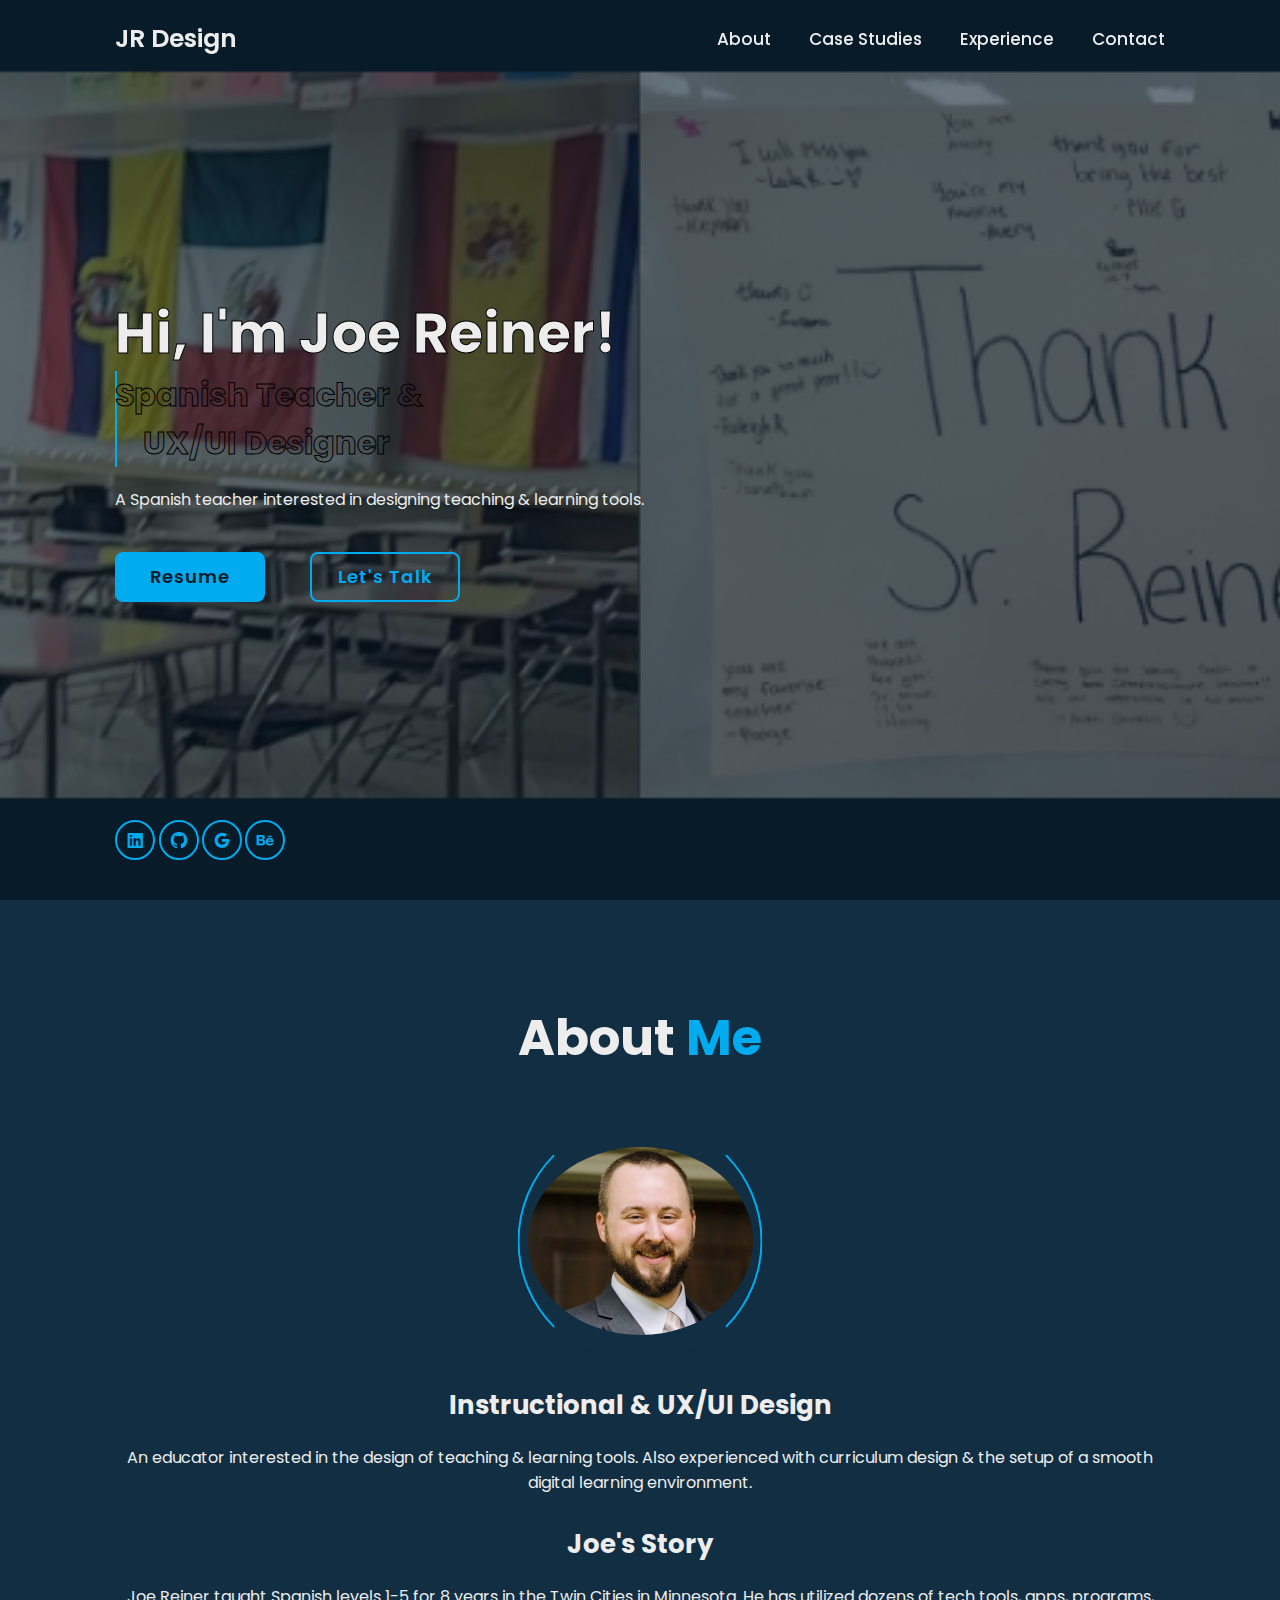
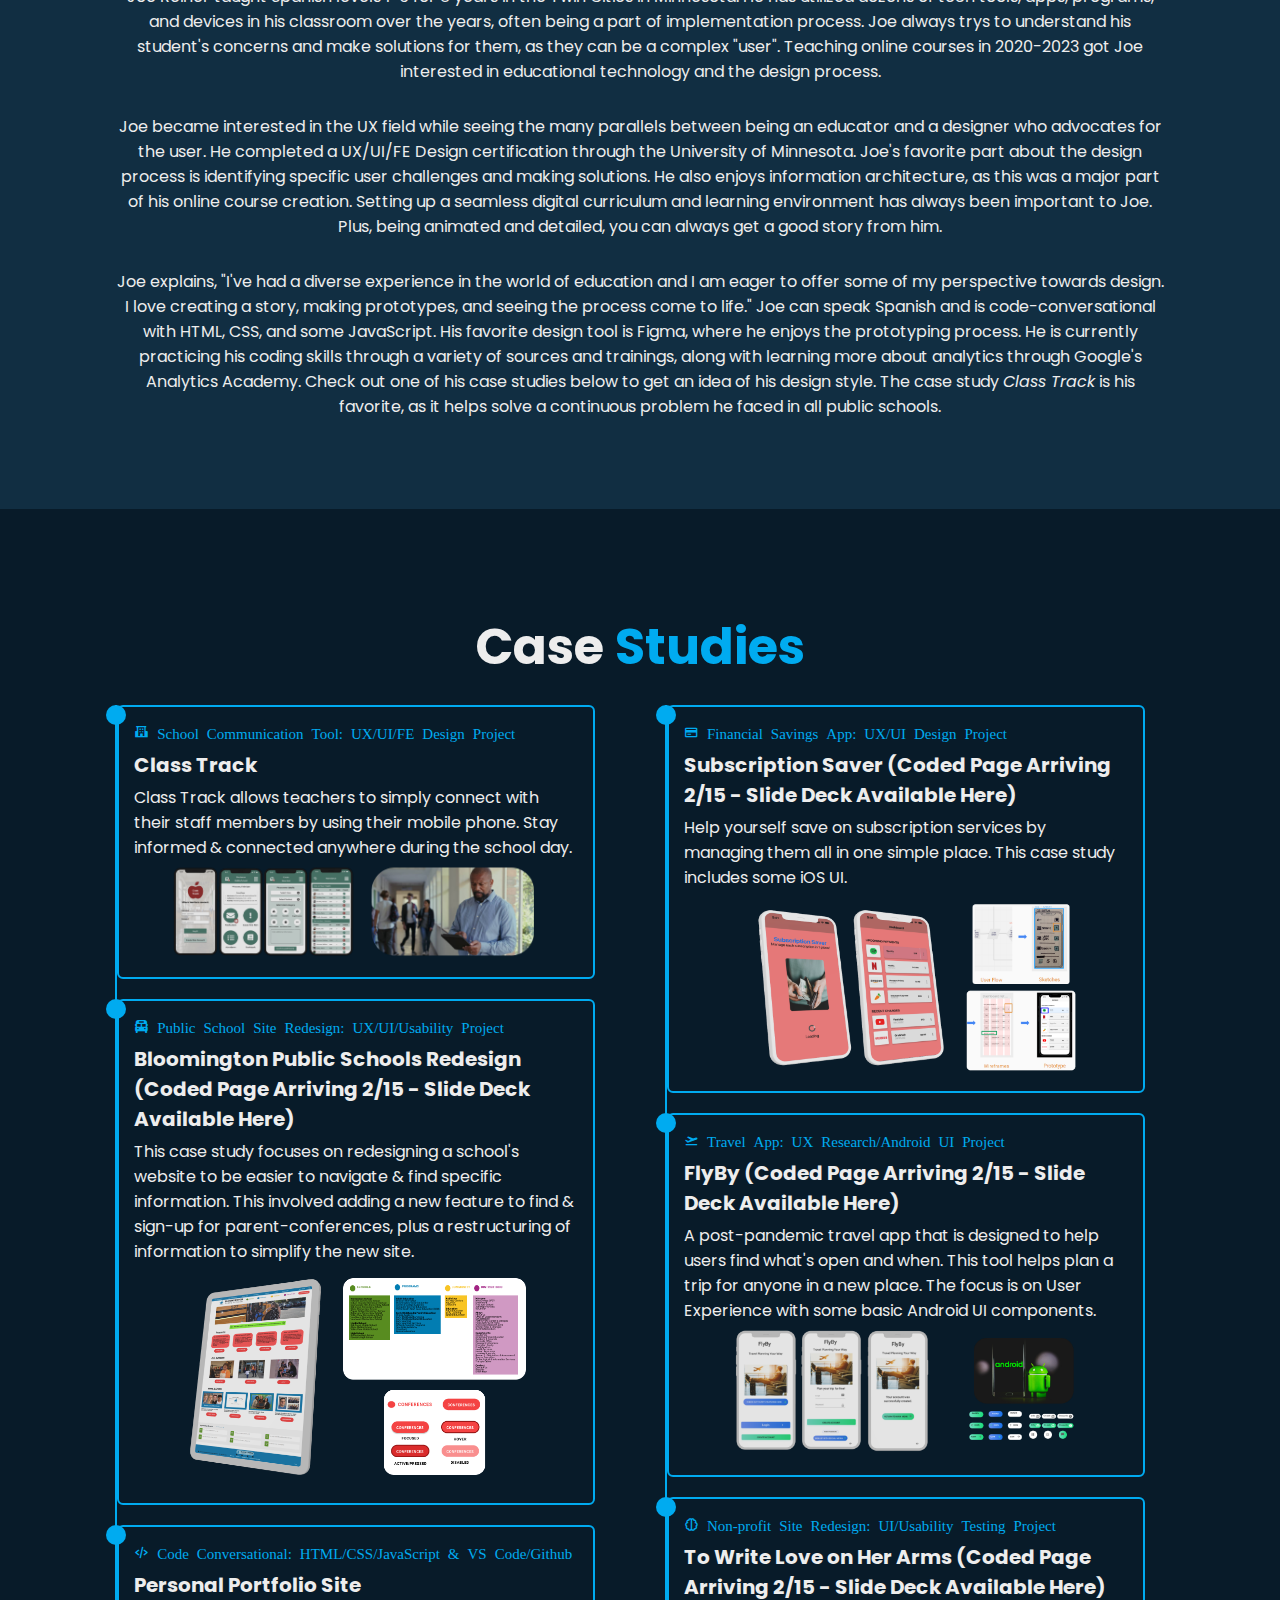
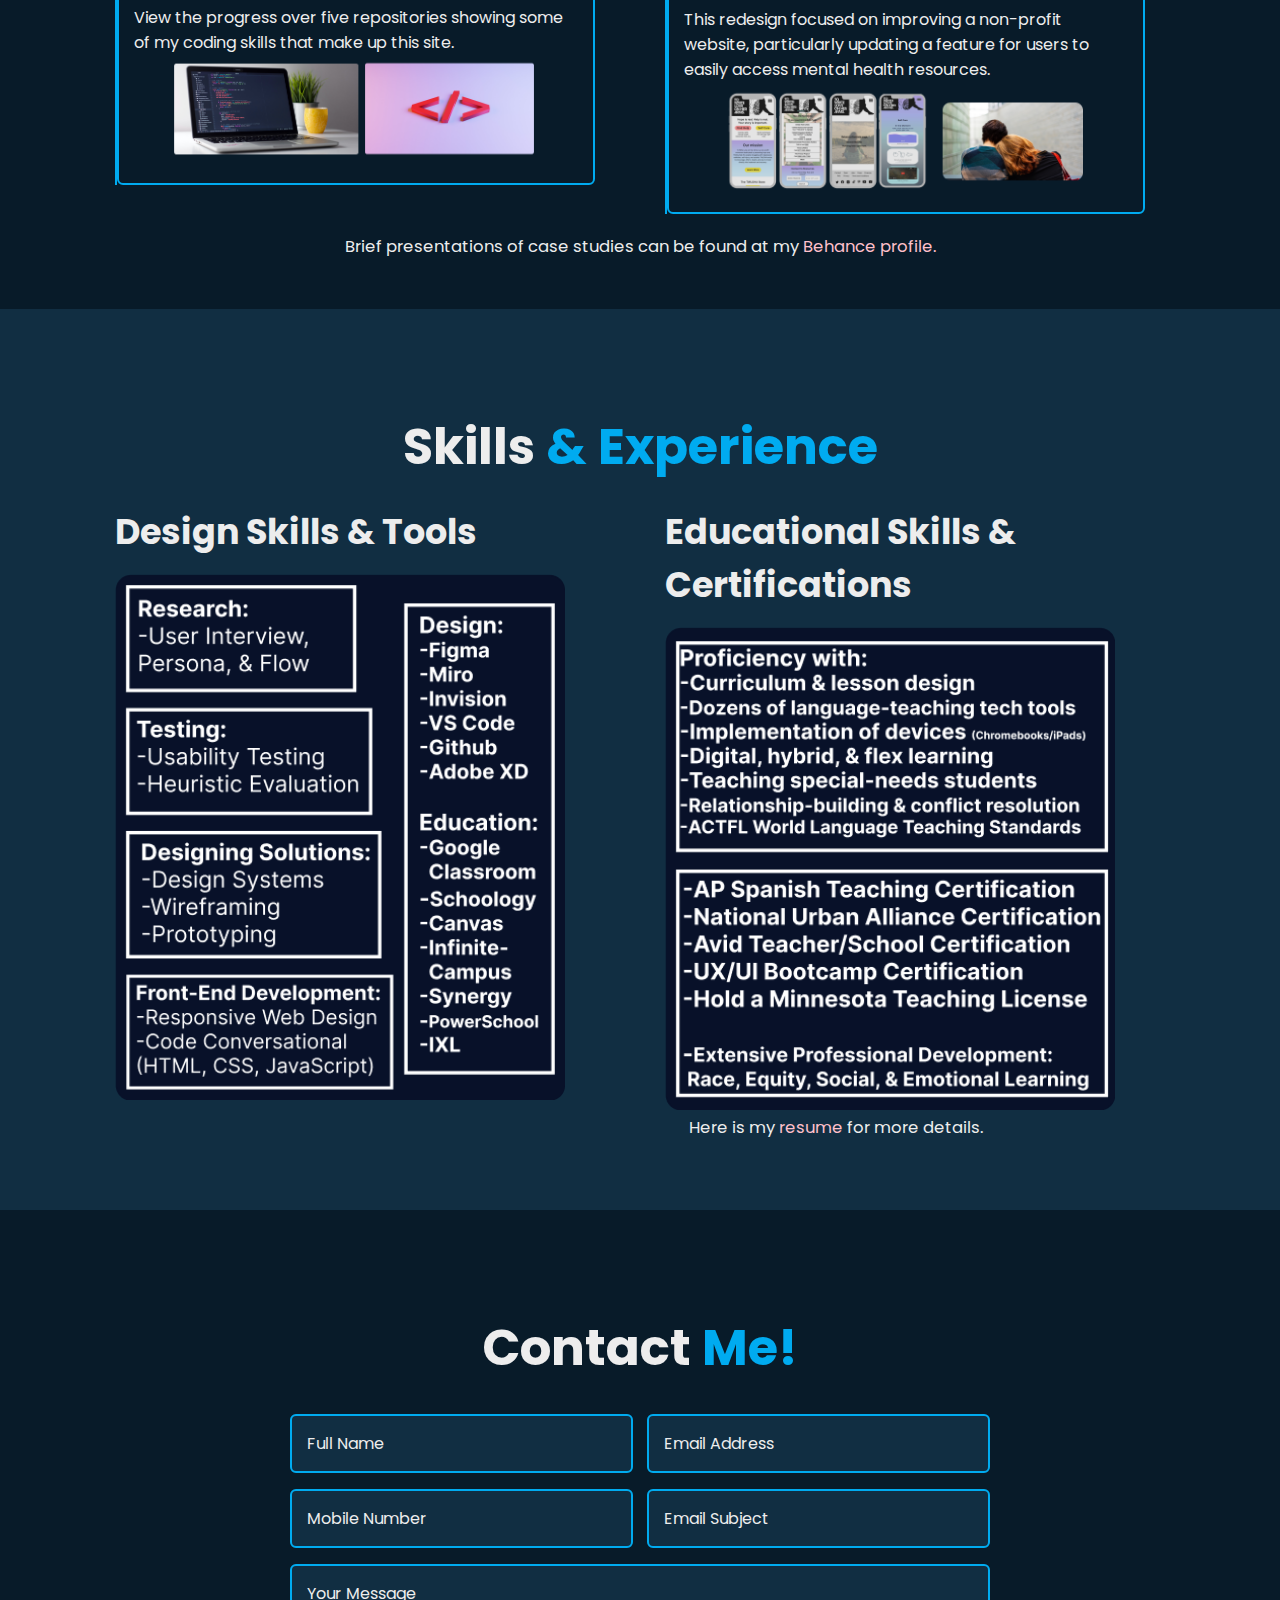
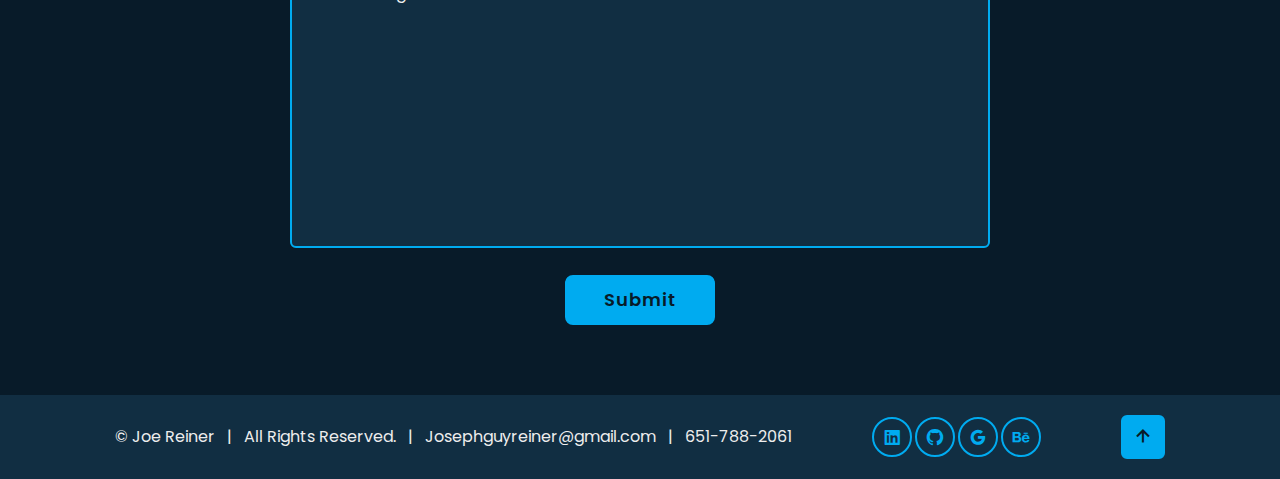
==== index.html @ c0315b50 "Link Thumbnail Image Change" ====
<!DOCTYPE html>
<html lang="en">

<head>
    <meta charset="UTF-8">
    <meta http-equiv="X-UA-Compatible" content="IE=edge">
    <meta name="viewport" content="width=device-wdith, intial-scale=1.0">
    <title>JR Design</title>

    <link rel="stylesheet" href="/css/style.css">

    <!-- box icons -->
    <link href='https://unpkg.com/boxicons@2.1.4/css/boxicons.min.css' rel='stylesheet'>
    <link rel="image_src" href="Images/classroom.png">
</head>

<!-- Google tag (gtag.js) -->
<script async src="https://www.googletagmanager.com/gtag/js?id=G-YFX2G9GYQN"></script>
<script>
  window.dataLayer = window.dataLayer || [];
  function gtag(){dataLayer.push(arguments);}
  gtag('js', new Date());

  gtag('config', 'G-YFX2G9GYQN');
</script>

<body>

    <!--header design-->
    <header class="header">
        <a href="#" class="logo">JR Design<!--<span class="animate" style="--i:1;"></span>--></a>

        <div class="bx bx-menu" id="menu-icon"><!--<span class="animate" style="--i:2;"></span>--></div>

        <nav class="navbar">
            <a href="#home" class="active"></a>
            <a href="#about">About</a>
            <a href="#education">Case Studies</a>
            <a href="#skills">Experience</a>
            <a href="#contact">Contact</a>
            <!--<a href="#Stories">Stories</a>-->

            <span class="active-nav"></span>
            <!--<span class="animate" style="--i:2;"></span>-->
        </nav>
    </header>

    <!-- home section design -->
    <section class="home show-animate" id="home">
        <div class="home-content">
            <h1>Hi, I'm <span>Joe Reiner!</span><!--<span class="animate" style="--i:2;"></span>--></h1>
            <div class="text-animate">
                <h3>Spanish Teacher   
                    & &nbsp &nbsp &nbsp UX/UI Designer</h3>
                <!--<span class="animate" style="--i:3;"></span>-->
            </div>
            <p>A Spanish teacher interested in designing teaching & learning tools.
                <!--<span class="animate" style="--i:4;"></span>-->
            </p>

            <div class="btn-box">
                <a href="https://drive.google.com/file/d/1cD7FsLhhvRjBgVnOZJfwOE99eq_9e-BO/view?usp=sharing" target="_blank" class="btn">Resume</a>
                <a href= "mailto: josephguyreiner@gmail.com" class="btn">Let's Talk</a>
                <!--<span class="animate" style="--i:5;"></span>-->
            </div>
        </div>


        <div class="home-sci">
            <a href="https://www.linkedin.com/in/joe-reiner-519b44250/" target="_blank"><i class='bx bxl-linkedin-square'></i></a>
            <a href="https://github.com/JoeReiner" target="_blank"><i class='bx bxl-github'></i></a>
            <a href="https://drive.google.com/drive/folders/16LRSgcOi1d54Jt805k8ghGTVLjqofn4J?usp=sharing" target="_blank"><i class='bx bxl-google'></i></a>
            <a href="https://www.behance.net/josephreiner" target="_blank"><i class='bx bxl-behance'></i></a>
            <!--<span class="animate" style="--i:6;"></span>-->
        </div>

        <!--<div class="home-imgHover"></div>-->
        <!--<span class="animate home-img" style="--i:7;"></span>-->
    </section>    

    <!--about section design-->
    <section class="about" id="about">
        <h2 class="heading">About <span>Me</span><!--<span class="animate scroll" style="--i:1;"></span>--></h2>
        <div class="about-img">
            <img src="Images/JoeReiner.png" alt="">
            <span class="circle-spin"></span>
            <!--<span class="animate scroll" style="--i:2;"></span>-->
        </div>

        <div class="about-content">
            <h3>Instructional & UX/UI Design<!--<span class="animate scroll" style="--i:3;"></span>--></h3>
            <p>An educator interested in the design of teaching & learning tools. Also experienced with curriculum design & the setup of a smooth digital learning environment.

                <h3>Joe's Story</h3>
                <p>Joe Reiner taught Spanish levels 1-5 for 8 years in the Twin Cities in Minnesota. He has utilized dozens of tech tools, apps, programs, and devices in his classroom over the years, often being a part of implementation process. Joe always trys to understand his student's concerns and make solutions for them, as they can be a complex "user". Teaching online courses in 2020-2023 got Joe interested in educational technology and the design process.</p>

                <p>Joe became interested in the UX field while seeing the many parallels between being an educator and a designer who advocates for the user. He completed a UX/UI/FE Design certification through the University of Minnesota. Joe's favorite part about the design process is identifying specific user challenges and making solutions. He also enjoys information architecture, as this was a major part of his online course creation. Setting up a seamless digital curriculum and learning environment has always been important to Joe. Plus, being animated and detailed, you can always get a good story from him.</p>

                <p>Joe explains, "I've had a diverse experience in the world of education and I am eager to offer some of my perspective towards design. I love creating a story, making prototypes, and seeing the process come to life." Joe can speak Spanish and is code-conversational with HTML, CSS, and some JavaScript. His favorite design tool is Figma, where he enjoys the prototyping process. He is currently practicing his coding skills through a variety of sources and trainings, along with learning more about analytics through Google's Analytics Academy. Check out one of his case studies below to get an idea of his design style. The case study <i>Class Track</i> is his favorite, as it helps solve a continuous problem he faced in all public schools.</p>
                <!--<span class="animate scroll" style="--i:4;"></span>-->
            </p>
        
            <!--<div class="btn-box btns">
                <a href="#" class="btn">Read More</a>-->
                <!--<span class="animate scroll" style="--i:5;"></span>-->
            </div>
        </div>
    </section>

    <!--education section -->
    <section class="education" id="education">
        <h2 class="heading">Case <span>Studies</span><!--<span class="animate scroll" style="--i:1;"></span>--></h2>
        <div class="education-row">
            <div class="education-column">
                <!--<h3 class="title">Case Studies<span class="animate scroll" style="--i:2;">--></span></h3>

                <div class="education-box">
                    <div class="education-content">
                        <div class="content">
                            <div class="year"><i class='bx bxs-school'> School Communication Tool: UX/UI/FE Design Project</i></div>
                            <h3>Class Track</h3>
                            <p>Class Track allows teachers to simply connect with their staff members by using their mobile phone. Stay informed & connected anywhere during the school day.</p>
                            <img src="Images/CLASSTRACK.png">
                            <style>
                                img {
                                    width: 90%;
                                }

                                @media all and (max-width: 480px) {
                                    img {
                                        width: 100%;
                                    }
                                }
                            </style> 
                            <a href="CT.html"  target="_blank">
                                <span class="link"></span>
                            </a>
                        </div>
                    </div>    

                    <div class="education-content">
                        <div class="content">
                            <div class="year"><i class='bx bxs-bus-school'> Public School Site Redesign: UX/UI/Usability Project</i></div>
                            <h3>Bloomington Public Schools Redesign (Coded Page Arriving 2/15 - Slide Deck Available Here)</h3>
                            <p>This case study focuses on redesigning a school's website to be easier to navigate & find specific information. This involved adding a new feature to find & sign-up for parent-conferences, plus a restructuring of information to simplify the new site.</p>
                            <img src="Images/school.png">
                            <style>
                                img {
                                    width: 90%;
                                }

                                @media all and (max-width: 480px) {
                                    img {
                                        width: 100%;
                                    }
                                }
                            </style> 
                            <a href="https://docs.google.com/presentation/d/1vo5gn_GZIi5nd_vZqlVlQCCh7oTvu7gvJpGsGIbASrY/edit?usp=sharing" target="_blank">
                             <!--<a href="BPS.html"  target="_blank">-->
                                <span class="link"></span>
                            </a>
                        </div>
                    </div>    

                    <div class="education-content">
                        <div class="content">
                            <div class="year"><i class='bx bx-code-alt'> Code Conversational: HTML/CSS/JavaScript & VS Code/Github</i></div>
                            <h3>Personal Portfolio Site</h3>
                            <p>View the progress over five repositories showing some of my coding skills that make up this site.</p>
                            <img src="Images/3.png">
                            <style>
                                img {
                                    width: 90%;
                                }

                                @media all and (max-width: 480px) {
                                    img {
                                        width: 100%;
                                    }
                                }
                            </style> 
                            <a href="https://github.com/JoeReiner" target="_blank">
                             <!--<a href="Portfolio.html"  target="_blank">-->
                                <span class="link"></span>
                            </a>
                        </div>
                    </div>    

                    <!--<span class="animate scroll" style="--i:3;"></span>-->
                </div>
            </div>

            <div class="education-column">
                <!--<h3 class="title">Experience<span class="animate scroll" style="--i:5;"></span>--></h3>

                <div class="education-box">
                    <div class="education-content">
                        <div class="content">
                            <div class="year"><i class='bx bx-credit-card'> Financial Savings App: UX/UI Design Project</i></div>
                            <h3>Subscription Saver (Coded Page Arriving 2/15 - Slide Deck Available Here)</h3>
                            <p>Help yourself save on subscription services by managing them all in one simple place. This case study includes some iOS UI.</p>
                            <img src="Images/SS1.png">
                            <style>
                                img {
                                    width: 90%;
                                }

                                @media all and (max-width: 480px) {
                                    img {
                                        width: 100%;
                                    }
                                }
                            </style> 
                             <a href="https://docs.google.com/presentation/d/1ekxMkb9xk6Vfi67ilK3GuskpL1pZmPUQA51f1w5IoFc/edit?usp=sharing" target="_blank">
                             <!--<a href="SubscriptionSaver.html"  target="_blank">-->
                                <span class="link"></span>
                            </a>
                        </div>
                    </div>    

                    <div class="education-content">
                        <div class="content">
                            <div class="year"><i class='bx bxs-plane-take-off'> Travel App: UX Research/Android UI Project</i></div>
                            <h3>FlyBy (Coded Page Arriving 2/15 - Slide Deck Available Here)</h3>
                            <p>A post-pandemic travel app that is designed to help users find what's open and when. This tool helps plan a trip for anyone in a new place. The focus is on User Experience with some basic Android UI components.</p>
                            <img src="Images/FLYBY.png">
                            <style>
                                img {
                                    width: 90%;
                                }

                                @media all and (max-width: 480px) {
                                    img {
                                        width: 100%;
                                    }
                                }
                            </style>
                            <a href="https://docs.google.com/presentation/d/1tITY4lASE61OHuw6CwWC4DhDEa3T6bD0Yf5H3ywqgA0/edit?usp=sharing" target="_blank">
                             <!--<a href="FlyBy.html"  target="_blank">-->
                                <span class="link"></span>
                            </a> 
                        </div>
                    </div>    

                    <div class="education-content">
                        <div class="content">
                            <div class="year"><i class='bx bx-brain'> Non-profit Site Redesign: UI/Usability Testing Project</i></div>
                            <h3>To Write Love on Her Arms (Coded Page Arriving 2/15 - Slide Deck Available Here)</h3>
                            <p>This redesign focused on improving a non-profit website, particularly updating a feature for users to easily access mental health resources.</p>
                            <img src="Images/twlo.png">
                            <style>
                                img {
                                    width: 90%;
                                }

                                @media all and (max-width: 480px) {
                                    img {
                                        width: 100%;
                                    }
                                }
                            </style> 
                            <a href="https://docs.google.com/presentation/d/1t1c0zsyZ4p1gIA4F4nUd93ztqkLscZoyyhByng4cLME/edit?usp=sharing" target="_blank">
                             <!--<a href="TWLOHA.html"  target="_blank">-->
                                <span class="link"></span>
                            </a>
                        </div>
                    </div>    

                    <!--<span class="animate scroll" style="--i:6;"></span>-->
                </div>
            </div>
        </div>
        <div class="behance">
            <p>Brief presentations of case studies can be found at my <a href="https://www.behance.net/josephreiner" target="_blank">Behance profile.</a></p>
        </div>
    </section>

    <!--skills section design-->
    <section class="skills" id="skills">
        <h2 class="heading">Skills<span> & Experience</span><!--<span class="animate scroll" style="--i:1;"></span>--></h2>

        <div class="skills-row">
            <div class="skills-column">
                <h3 class="title"> Design Skills & Tools<!--<span class="animate scroll" style="--i:2;"></span>--></h3>
                <img src="Images/designskills.png">
                <style>
                    img {
                        width: 90%;
                    }

                    @media all and (max-width: 480px) {
                        img {
                            width: 100%;
                        }
                    }
                </style> 
                <!--<div class="skills-box">
                    <div class="skills-content">
                        <div class="progress">
                            <h3>HTML <span>90%</span></h3>
                            <div class="bar"><span></span></div>
                        </div>

                        <div class="progress">
                            <h3>CSS <span>80%</span></h3>
                            <div class="bar"><span></span></div>
                        </div>

                        <div class="progress">
                            <h3>JavaScript <span>65%</span></h3>
                            <div class="bar"><span></span></div>
                        </div>

                        <div class="progress">
                            <h3>Prototytping <span>70%</span></h3>
                            <div class="bar"><span></span></div>
                        </div>
                    </div>-->

                    <!--<span class="animate scroll" style="--i:3;"></span>
                </div>-->
            </div>

            <div class="skills-column">
                <h3 class="title">Educational Skills & Certifications<!--<span class="animate scroll" style="--i:5;"></span>--></h3>
                <img src="Images/Teacherskills.png">
                <style>
                    img {
                        width: 90%;
                    }

                    @media all and (max-width: 480px) {
                        img {
                            width: 100%;
                        }
                    }
                </style> 
                <!--<div class="skills-box">
                    <div class="skills-content">
                        <div class="progress">
                            <h3>HTML <span>95%</span></h3>
                            <div class="bar"><span></span></div>
                        </div>

                        <div class="progress">
                            <h3>CSS <span>67%</span></h3>
                            <div class="bar"><span></span></div>
                        </div>

                        <div class="progress">
                            <h3>JavaScript <span>85%</span></h3>
                            <div class="bar"><span></span></div>
                        </div>

                        <div class="progress">
                            <h3>Prototytping <span>60%</span></h3>
                            <div class="bar"><span></span></div>
                        </div>
                    </div>-->

                    <!--<span class="animate scroll" style="--i:6;"></span>-->
                    <div class="behance">
                        <p> &nbsp &nbsp &nbsp Here is my <a href="https://drive.google.com/file/d/1cD7FsLhhvRjBgVnOZJfwOE99eq_9e-BO/view?usp=sharing" target="_blank">resume</a> for more details. </p>
                    </div>
                </div>
            </div>
        </div>


        <!--<div class="skills-row">
            <div class="skills-column">
                <h3 class="title">Education Tools<span class="animate scroll" style="--i:2;"></span></h3>

                <div class="skills-box">
                    <div class="skills-content">
                        <div class="progress">
                            <h3>HTML <span>90%</span></h3>
                            <div class="bar"><span></span></div>
                        </div>

                        <div class="progress">
                            <h3>CSS <span>80%</span></h3>
                            <div class="bar"><span></span></div>
                        </div>

                        <div class="progress">
                            <h3>JavaScript <span>65%</span></h3>
                            <div class="bar"><span></span></div>
                        </div>

                        <div class="progress">
                            <h3>Prototytping <span>70%</span></h3>
                            <div class="bar"><span></span></div>
                        </div>
                    </div>

                    <span class="animate scroll" style="--i:3;"></span>
                </div>
            </div>

            <div class="skills-column">
                <h3 class="title">Professional Development<span class="animate scroll" style="--i:5;"></span></h3>

                <div class="skills-box">
                    <div class="skills-content">
                        <div class="progress">
                            <h3>HTML <span>95%</span></h3>
                            <div class="bar"><span></span></div>
                        </div>

                        <div class="progress">
                            <h3>CSS <span>67%</span></h3>
                            <div class="bar"><span></span></div>
                        </div>

                        <div class="progress">
                            <h3>JavaScript <span>85%</span></h3>
                            <div class="bar"><span></span></div>
                        </div>

                        <div class="progress">
                            <h3>Prototytping <span>60%</span></h3>
                            <div class="bar"><span></span></div>
                        </div>
                    </div>

                    <span class="animate scroll" style="--i:6;"></span>
                </div>
            </div>
        </div>-->
    </section>

    <!--contact section design-->
    <section class="contact" id="contact">
        <h2 class="heading">Contact <span>Me!</span><!--<span class="animate scroll" style="--i:1;"></span>--></h2>

        <form action="https://formspree.io/f/mqkvqbrr" method="post"> 
            <div class="input-box">
                <div class="input-field">
                    <input name="text" placeholder="Full Name" required>
                    <span class="focus"></span>
                </div>
                <div class="input-field">
                    <input name="text" placeholder="Email Address" required>
                    <span class="focus"></span>
                </div>

                <!--<span class="animate scroll" style="--i:3;"></span>-->
            </div>

            <div class="input-box">
                <div class="input-field">
                    <input name="number" placeholder="Mobile Number" required>
                    <span class="focus"></span>
                </div>
                <div class="input-field">
                    <input name="text" placeholder="Email Subject" required>
                    <span class="focus"></span>
                </div>

                <!--<span class="animate scroll" style="--i:5;"></span>-->
            </div>

            <div class="textarea-field">
                <textarea name="" id="" cols="30" rows="10" placeholder="Your Message" required></textarea>
                <span class="focus"></span>

                <!--<span class="animate scroll" style="--i:7;"></span>-->
            </div>
        
            <div class="btn-box btns">
                <button type="submit" class="btn">Submit</button>

                <!--<span class="animate scroll" style="--i:9;"></span>-->
            </div>
        </form>
    </section>

    <!--footer design-->
    <footer class="footer">
        <div class="footer-text">
            <p>&copy; Joe Reiner &nbsp | &nbsp All Rights Reserved. &nbsp | &nbsp Josephguyreiner@gmail.com &nbsp | &nbsp 651-788-2061</p>

            <!--<span class="animate scroll" style="--i:1;"></span>-->
        </div>

        <div class="footer-sci">
            <a href="https://www.linkedin.com/in/joe-reiner-519b44250/" target="_blank"><i class='bx bxl-linkedin-square'></i></a>
            <a href="https://github.com/JoeReiner" target="_blank"><i class='bx bxl-github'></i></a>
            <a href="https://drive.google.com/drive/folders/16LRSgcOi1d54Jt805k8ghGTVLjqofn4J?usp=sharing" target="_blank"><i class='bx bxl-google'></i></a>
            <a href="https://www.behance.net/josephreiner" target="_blank"><i class='bx bxl-behance'></i></a>
            <!--<span class="animate" style="--i:6;"></span>-->
        </div>

        <div class="footer-iconTop">
            <a href="#"><i class='bx bx-up-arrow-alt'></i></a>

            <!--<span class="animate scroll" style="--i:3;"></span>-->
        </div>
    
    </footer>


    <script src="js/script.js"></script>
</body>

</html>
---- css/style.css ----
@import url('https://fonts.googleapis.com/css2?family=Poppins:wght@300;400;500;600;700;800;900&display=swap');

* { 
    margin: 0;
    padding: 0;
    box-sizing: border-box;
    text-decoration: none;
    border: none;
    outline: none;
    scroll-behavior: smooth;
    font-family: 'poppins', sans-serif;
}

:root {
    --bg-color: #081b29;
    --second-bg-color: #112e42;
    --text-color: #ededed;
    --main-color: #00abf0;
}

html {
    font-size: 62.5%;
    overflow-x: hidden;
}

body {
    background: var(--bg-color);
    color: var(--text-color);
}

.header {
    position: fixed;
    top: 0;
    left: 0;
    width: 100%;
    padding: 2rem 9%;
    background: transparent;
    display: flex;
    justify-content: space-between;
    align-items: center;
    z-index: 100;
    transition: .3s;
}

.header.sticky {
    background: var(--bg-color);
}

.logo {
    position: relative;
    font-size: 2.5rem;
    color: var(--text-color);
    font-weight: 600;
}

.navbar {
    position: relative;
}

.navbar a {
    font-size: 1.7rem;
    color: var(--text-color);
    font-weight: 500;
    margin-left: 3.5rem;
    transition: .3s;
}

.navbar a:hover,
.navbar a.active {
    color: var(--main-color);
}

#menu-icon {
    position: relative;
    font-size: 3.6rem;
    color: var(--text-color);
    cursor: pointer;
    display: none;
}

section {
    min-height: 100vh;
    padding: 10rem 9% 2rem;
}

.home {
    display: flex;
    align-items: center;
    padding: 0 9%;
    background-image: url("/Images/Room.png");
    background-size: cover;
    background-position: center;
}

.home-content {
    max-width: 60rem;
    z-index: 99;
}

.home-content h1 {
    position: relative;
    display: inline-block;
    font-size: 5.6rem;
    font-weight: 700;
    line-height: 1.3;
    -webkit-text-stroke: 1px black;
}

.home-content h1 span {
    color: var(--text-color);
}

.home-content .text-animate {
    position: relative;
    width: 32.8rem;
}

.home-content .text-animate h3 {
    font-size: 3.2rem;
    font-weight: 700;
    color: transparent;
    -webkit-text-stroke: .7px var(--main-color);
    background-image: linear-gradient(var(--main-color), var(--main-color));
    background-repeat: no-repeat;
    -webkit-background-clip: text;
    background-position: -33rem 0;
    -webkit-text-stroke: 1px black;
}

.home.show-animate .home-content .text-animate h3 {
    animation: homeBgText 6s linear infinite;
    animation-delay: 2s;
}

.home-content .text-animate h3::before {
    content: '';
    position: absolute;
    top: 0;
    left: 0;
    width: 0;
    height: 100%;
    border-right: 2px solid var(--main-color);
    z-index: -1;
}

.home.show-animate .home-content .text-animate h3::before {
    animation: homeCursorText 6s linear infinite;
    animation-delay: 2s;
}

.home-content p {
    position: relative;
    font-size: 1.6rem;
    margin: 2rem 0 4rem;
}

.btn-box {
    position: relative;
    display: flex;
    justify-content: space-between;
    width: 34.5rem;
    height: 5rem;
}

.btn-box .btn {
    position: relative;
    display: inline-flex;
    justify-content: center;
    align-items: center;
    width: 15rem;
    height: 100%;
    background: var(--main-color);
    border: .2rem solid var(--main-color);
    border-radius: .8rem;
    font-size: 1.8rem;
    font-weight: 600;
    letter-spacing: .1rem;
    color: var(--bg-color);
    z-index: 1;
    overflow: hidden;
    transition: .5s;
}

.btn-box .btn:hover {
    color: var(--main-color);
}

.btn-box .btn:nth-child(2) {
    background: transparent;
    color: var(--main-color);
}

.btn-box .btn:nth-child(2):hover {
    color: var(--bg-color);
}

.btn-box .btn:nth-child(2)::before {
    background: var(--main-color);
}

.btn-box .btn::before {
    content: '';
    position: absolute;
    top: 0;
    left: 0;
    width: 0%;
    height: 100%;
    background: var(--bg-color);
    z-index: -1;
    transition: .5s;
}

.btn-box .btn:hover::before {
    width: 100%;
}

.home-sci {
    position: absolute;
    bottom: 4rem;
    width: 170px;
    display: flex;
    justify-content: space-between;
}

.home-sci a {
    position: relative;
    display: inline-flex;
    justify-content: center;
    align-items: center;
    width: 40px;
    height: 40px;
    background: transparent;
    border: .2rem solid var(--main-color);
    border-radius: 50%;
    font-size: 20px;
    color: var(--main-color);
    z-index: 1;
    overflow: hidden;
    transition: .5s;
}

.home-sci a:hover {
    color: var(--bg-color);
}

.home-sci a::before {
    content: '';
    position: absolute;
    top: 0;
    left: 0;
    width: 0;
    height: 100%;
    background: var(--main-color);
    z-index: -1;
    transition: .5s;
}

.home-sci a:hover::before {
    width: 100%;
}

.home-imgHover {
    position: absolute;
    top: 0;
    right: 0;
    width: 45%;
    height: 100%;
    background: transparent;
    transition: 3s;
}

.home-imgHover:hover {
    background: var(--bg-color);
    opacity: .8;
}

.about {
    display: flex;
    justify-content: center;
    align-items: center;
    flex-direction: column;
    gap: 2rem;
    background: var(--second-bg-color);
    padding-bottom: 6rem;
}

.heading {
    position: relative;
    font-size: 5rem;
    margin-bottom: 2rem;
    text-align: center;
}

span {
    color: var(--main-color);
}

.about-img {
    position: relative;
    width: 25rem;
    height: 25rem;
    border-radius: 50%;
    display: flex;
    justify-content: center;
    align-items: center;
}

.about-img img {
    width: 90%;
    border-radius: 50%;
    border: .2rem solid var(--maon-color);
}

.about-img .circle-spin {
    position: absolute;
    top: 50%;
    left: 50%;
    transform: translate(-50%, -50%) rotate(0);
    width: 98%;
    height: 98%;
    border-radius: 50%;
    border-top: .2rem solid var(--second-bg-color);
    border-bottom: .2rem solid var(--second-bg-color);
    border-left: .2rem solid var(--main-color);
    border-right: .2rem solid var(--main-color);
    animation: aboutSpinner 8s linear infinite;
}

.about-content {
    text-align: center;
}

.about-content h3 {
    position: relative;
    display: inline-block;
    font-size: 2.6rem;
}

.about-content p {
    position: relative;
    font-size: 1.6rem;
    margin: 2rem 0 3rem;
}

.btn-box.btns {
    display: inline-block;
    width: 15rem;
}

.btn-box.btns a::before {
    background: var(--second-bg-color);
}

.link {
    position: absolute;
    width: 100%;
    height: 100%;
    top: 0;
    left: 0;
    z-index: 1;
}

.education {
    display: flex;
    justify-content: center;
    align-items: center;
    flex-direction: column;
    min-height: auto;
    padding-bottom: 5rem;
}

.education .education-row {
    display: flex;
    flex-wrap: wrap;
    gap: 5rem;
}

.education-row .education-column {
    flex: 1 1 40rem;
}

.education-column .title {
    position: relative;
    display: inline-block;
    font-size: 2.5rem;
    margin: 0 0 1.5rem 2rem;
}

.education-column .education-box {
    position: relative;
    border-left: .2rem solid var(--main-color)
}

.education-box .education-content {
    position: relative;
    padding-right: 2rem;
}

.education-box .education-content::before {
    content:'';
    position: absolute;
    top: 0;
    left: -1.1rem;
    width: 2rem;
    height: 2rem;
    background: var(--main-color);
    border-radius: 50%;
}

.education-content .content {
    position: relative;
    padding: 1.5rem;
    border: .2rem solid var(--main-color);
    border-radius: .6rem;
    margin-bottom: 2rem;
    overflow: hidden;
}

.education-content .content::before {
    content:'';
    position: absolute;
    top: 0;
    left: 0;
    width: 0;
    height: 100%;
    background: var(--second-bg-color);
    z-index: -1;
    transition: .5s;
}

.education-content .content:hover::before {
    width: 100%;
}

.education-content .content .year {
    font-size: 1.5rem;
    color: var(--main-color);
    padding-bottom: .5rem;
}

.education-content .content .year i {
    padding-right: .5rem;
}

.education-content .content h3 {
    font-size: 2rem;
}

.education-content .content p{
    font-size: 1.6rem;
    padding-top: .5rem;
}

.behance {
    font-size: 165%;
    color:#ededed;
}

a {
    color: pink;
}



.skills {
    min-height: auto;
    padding-bottom: 7rem;
    background: var(--second-bg-color);
}

.skills h2 {
    display: inline-block;
    left: 50%;
    transform: translateX(-50%);
}

.skills .skills-row {
    display: flex;
    flex-wrap: wrap;
    gap: 5rem;
}

.skills-row .skills-column {
    flex: 1 1 40rem;
}

.skills-column .title {
    position: relative;
    display: inline-block;
    font-size: 3.5rem;
    margin: 0 0 1.5rem;
}

.skills-column .skills-box {
    position: relative;
}

.skills-box .skills-content {
    position: relative;
    border: .2rem solid var(--main-color);
    border-radius: .6rem;
    padding: .5rem 1.5rem;
    z-index: 1;
    overflow: hidden;
}

.skills-box .skills-content::before {
    content:'';
    position: absolute;
    top: 0;
    left: 0;
    width: 0;
    height: 100%;
    background: var(--bg-color);
    z-index: -1;
    transition: .5s;
}

.skills-box .skills-content:hover::before {
    width: 100%;
}

.skills-content .progress {
    padding: 1rem 0;
}

.skills-content .progress h3 {
    font-size: 1.7rem;
    display: flex;
    justify-content: space-between;
}

.skills-content .progress h3 span {
    color: var(--text-color);
}

.skills-content .progress .bar {
    height: 2.5rem;
    border-radius: .6rem;
    border: .2rem solid var(--main-color);
    padding: .5rem;
    margin: 1rem 0;
}

.skills-content .progress .bar span {
    display: block;
    height: 100%;
    border-radius: .3rem;
    background: var(--main-color);
}

.skills-column:nth-child(1) .skills-content .progress:nth-child(1) .bar span {
    width: 90%;
}

.skills-column:nth-child(1) .skills-content .progress:nth-child(2) .bar span {
    width: 80%;
}

.skills-column:nth-child(1) .skills-content .progress:nth-child(3) .bar span {
    width: 65%;
}

.skills-column:nth-child(1) .skills-content .progress:nth-child(4) .bar span {
    width: 75%;
}

.skills-column:nth-child(2) .skills-content .progress:nth-child(1) .bar span {
    width: 95%;
}

.skills-column:nth-child(2) .skills-content .progress:nth-child(2) .bar span {
    width: 67%;
}

.skills-column:nth-child(2) .skills-content .progress:nth-child(3) .bar span {
    width: 85%;
}

.skills-column:nth-child(2) .skills-content .progress:nth-child(4) .bar span {
    width: 60%;
}

.contact {
    min-height: auto;
    padding-bottom: 7rem;
}

.contact h2 {
    display: inline-block;
    left: 50%;
    transform: translateX(-50%);
}

.contact form {
    max-width: 70rem;
    margin: 0 auto;
    text-align: center;
}

.contact form .input-box {
    position: relative;
    display: flex;
    justify-content: space-between;
    flex-wrap: wrap;
}

.contact form .input-box .input-field {
    position: relative;
    width: 49%;
    margin: .8rem 0;
}

.contact form .input-box .input-field input,
.contact form .textarea-field textarea {
    width: 100%;
    height: 100%;
    padding: 1.5rem;
    font-size: 1.6rem;
    color: var(--text-color);
    background: transparent;
    border-radius: .6rem;
    border: .2rem solid var(--main-color);
}

.contact form .input-box .input-field input::placeholder,
.contact form .textarea-field textarea::placeholder {
    color: var(--text-color);
}

.contact form .focus {
    position: absolute;
    top: 0;
    left: 0;
    width: 100%;
    height: 100%;
    background: var(--second-bg-color);
    border-radius: .6rem;
    z-index: -1;
    transition: .5s;
}

.contact form .input-box .input-field input:focus~.focus,
.contact form .input-box .input-field input:valid~.focus,
.contact form .text-area-field textarea:focus~.focus,
.contact form .text-area-field textarea:valid~.focus {
    width: 100%;
}

.contact form .textarea-field {
    position: relative;
    margin: .8rem 0 2.7rem;
    display: flex;
}

.contact form .textarea-field textarea {
    resize: none;
}

.contact form .btn-box.btns .btn {
    cursor: pointer;
}

.footer {
    display: flex;
    justify-content: space-between;
    align-items: center;
    flex-wrap: wrap;
    padding: 2rem 9%;
    background: var(--second-bg-color);
}

.footer-text,
.footer-iconTop {
    position: relative;
}

.footer-text p {
    font-size: 1.6rem;
}

.footer-sci {
    bottom: 4rem;
    width: 170px;
    display: flex;
    justify-content: space-between;
}

.footer-sci a {
    position: relative;
    display: inline-flex;
    justify-content: center;
    align-items: center;
    width: 40px;
    height: 40px;
    background: transparent;
    border: .2rem solid var(--main-color);
    border-radius: 50%;
    font-size: 20px;
    color: var(--main-color);
    z-index: 1;
    overflow: hidden;
    transition: .5s;
}

.footer-sci a:hover {
    color: var(--bg-color);
}

.footer-sci a::before {
    content: '';
    position: absolute;
    top: 0;
    left: 0;
    width: 0;
    height: 100%;
    background: var(--main-color);
    z-index: -1;
    transition: .5s;
}

.footer-sci a:hover::before {
    width: 100%;
}

.footer-iconTop a {
    position: relative;
    display: inline-flex;
    justify-content: center;
    align-items: center;
    padding: .8rem;
    background: var(--main-color);
    border: .2rem solid var(--main-color);
    border-radius: .6rem;
    z-index: 1;
    overflow: hidden;
}

.footer-iconTop a::before {
    content: '';
    position: absolute;
    top: 0;
    left: 0;
    width: 0;
    height: 100%;
    background: var(--second-bg-color);
    z-index: -1;
    transition: .5s;
}

.footer-iconTop a:hover::before {
    width: 100%;
} 

.footer-iconTop a i {
    font-size: 2.4rem;
    color: var(--bg-color);
    transition: .5s;
}

.footer-iconTop a:hover i {
    color: var(--main-color);
}

/*ANIMATION RELOAD AND SCROLL */
.animate {
    position: absolute;
    top: 0;
    right: 0;
    width: 100%;
    height: 100%;
    background: var(--bg-color);
    z-index: 98;
}

.animate.home-img {
    width: 50%;
}

.logo .animate,
.navbar .animate,
#menu-icon .animate,
.home.show-animate .animate {
    animation: showRight 1s ease forwards;
    animation-delay: calc(.3s * var(--i));
}

.animate.scroll {
    transition: 1s ease;
    transition-delay: calc(.3s / var(--i));
    animation: none;
}

section:nth-child(odd) .animate.scroll,
.footer .animate.scroll {
    background: var(--second-bg-color);
}

.education .education-box .animate.scroll {
    width: 105%;
}

.about.show-animate .animate.scroll,
.education.show-animate .animate.scroll,
.skills.show-animate .animate.scroll,
.contact.show-animate .animate.scroll,
.footer.show-animate .animate.scroll {
    transition-delay: calc(.3s * var(--i));
    width: 0;
}

/*Case Study CSS*/

.logocasestudy {
    position: relative;
    font-size: 2.5rem;
    color: var(--text-color);
    font-weight: 600;
}


/* BREAKPOINTS */
@media (max-width: 1200px) {
    html {
        font-size: 55%;
    }
}

@media (max-width: 991px) {
    .header {
        padding: 2rem 4%;
    }

    section {
        padding: 10rem 0 4%;
    }

    .home {
        padding: 0 4%;
    }

    .footer {
        padding: 2rem 4%;
    }
}

@media (max-width: 850px) {
    .animate.home-img {
        width: 55%;
    }
}

@media (max-width: 768px) {
    .header {
        background: var(--bg-color);
    }

    #menu-icon {
        display: block;
    }

    .navbar {
        position: absolute;
        top: 100%;
        left: -100%;
        width: 100%;
        padding: 1rem 4%;
        background: var(--main-color);
        box-shadow: 0 .5rem 1rem rgba(0, 0, 0, .2);
        transition: .25s ease;
        transition-delay: .25s;
        z-index: 1;
    }

    .navbar.active {
        left: 0;
        transition-delay: 0s;
    }

    .navbar .active-nav {
        position: absolute;
        top: 0;
        left: -100%;
        width: 100%;
        height: 100%;
        background: var(--bg-color);
        border-top: .1rem solid rgba(0, 0, 0, .2);
        z-index: -1;
        transition: .25s ease;
        transition-delay: 0s;
    }

    .navbar.active .active-nav {
        left: 0;
        transition-delay: .25s;
    }

    .navbar a {
        display: block;
        font-size: 2rem;
        margin: 3rem 0;
        transform: translateX(-20rem);
        transition: .25s ease;
        transition-delay: 0s;
    }

    .navbar.active a {
        transform: translateX(0);
        transition-delay: .25s;
    }

    .home-imgHover {
        pointer-events: none;
        background: var(--bg-color);
        opacity: .6s;
    }

    .navbar2 {
        position: absolute;
        top: 100%;
        left: -100%;
        width: 100%;
        padding: 1rem 4%;
        background: var(--main-color);
        box-shadow: 0 .5rem 1rem rgba(0, 0, 0, .2);
        transition: .25s ease;
        transition-delay: .25s;
        z-index: 1;
    }

    .navbar2.active {
        left: 0;
        transition-delay: 0s;
    }

    .navbar2 .active-nav2 {
        position: absolute;
        top: 0;
        left: -100%;
        width: 100%;
        height: 100%;
        background: var(--bg-color);
        border-top: .1rem solid rgba(0, 0, 0, .2);
        z-index: -1;
        transition: .25s ease;
        transition-delay: 0s;
    }

    .navbar2.active .active-nav2 {
        left: 0;
        transition-delay: .25s;
    }

    .navbar2 a {
        display: block;
        font-size: 2rem;
        margin: 3rem 0;
        transform: translateX(-20rem);
        transition: .25s ease;
        transition-delay: 0s;
    }

    .navbar2.active a {
        transform: translateX(0);
        transition-delay: .25s;
    }

    .home-imgHover {
        pointer-events: none;
        background: var(--bg-color);
        opacity: .6s;
    }
}

.header2 {
    position: fixed;
    top: 0;
    left: 0;
    width: 100%;
    padding: 2rem 9%;
    background: transparent;
    background-color:#112e42;
    display: flex;
    justify-content: space-between;
    align-items: center;
    z-index: 100;
    transition: .3s;
}

.header2.sticky {
    background: var(--bg-color);
}

.logo {
    position: relative;
    font-size: 2.5rem;
    color: var(--text-color);
    font-weight: 600;
}

.navbar2 {
    position: relative;
}

.navbar2 a {
    font-size: 1.7rem;
    color: var(--text-color);
    font-weight: 500;
    margin-left: 3.5rem;
    transition: .3s;
}

.navbar2 a:hover,
.navbar2 a.active {
    color: var(--main-color);
}

@media (max-width: 520px) {
    html {
        font-size: 50%;
    }

    .home-content h1 {
        display: flex;
        flex-direction: column;
    }

    .home-sci {
        width: 160px;
    }

    .home-sci a {
        width: 38px;
        height: 38px;
    }
}

@media (max-width: 462px) {
    .home-content h1 {
        font-size: 5.2rem;
    }

    .education {
        padding: 10rem 4% 5rem 5%;
    }

    .contact form .input-box .input-field {
        width: 100%;
    }

    .footer {
        flex-direction: column-reverse;
    }

    .footer p {
        margin-top: 2rem;
        text-align: center;
    }
}

@media (max-width: 371px) {
    .home {
        justify-content: center;
    }

    .home-content {
        display: flex;
        align-items: center;
        flex-direction: column;
        text-align: center;
    }

    .home-content h1 {
        font-size: 5rem;
    }
}


/* KEYFRAMES ANIMATION */
@keyframes homeBgText {
    
    0%,
    10%,
    100% {
        background-position: -33rem 0;
    }

    65%,
    85% {
        background-position: 0 0;
    }
}

@keyframes homeCursorText {

    0%,
    10%,
    100% {
        width: 0;
    }

    65%,
    78%,
    85% {
        width: 100%;
        opacity: 1;
    }

    75%,
    81% {
        opacity: 0;
    }
}

@keyframes aboutSpinner {
    100% {
        transform: translate(-50%, -50%) rotate(360deg);
    }
}

@keyframes showRight {
    100% {
        width: 0;
    }
}
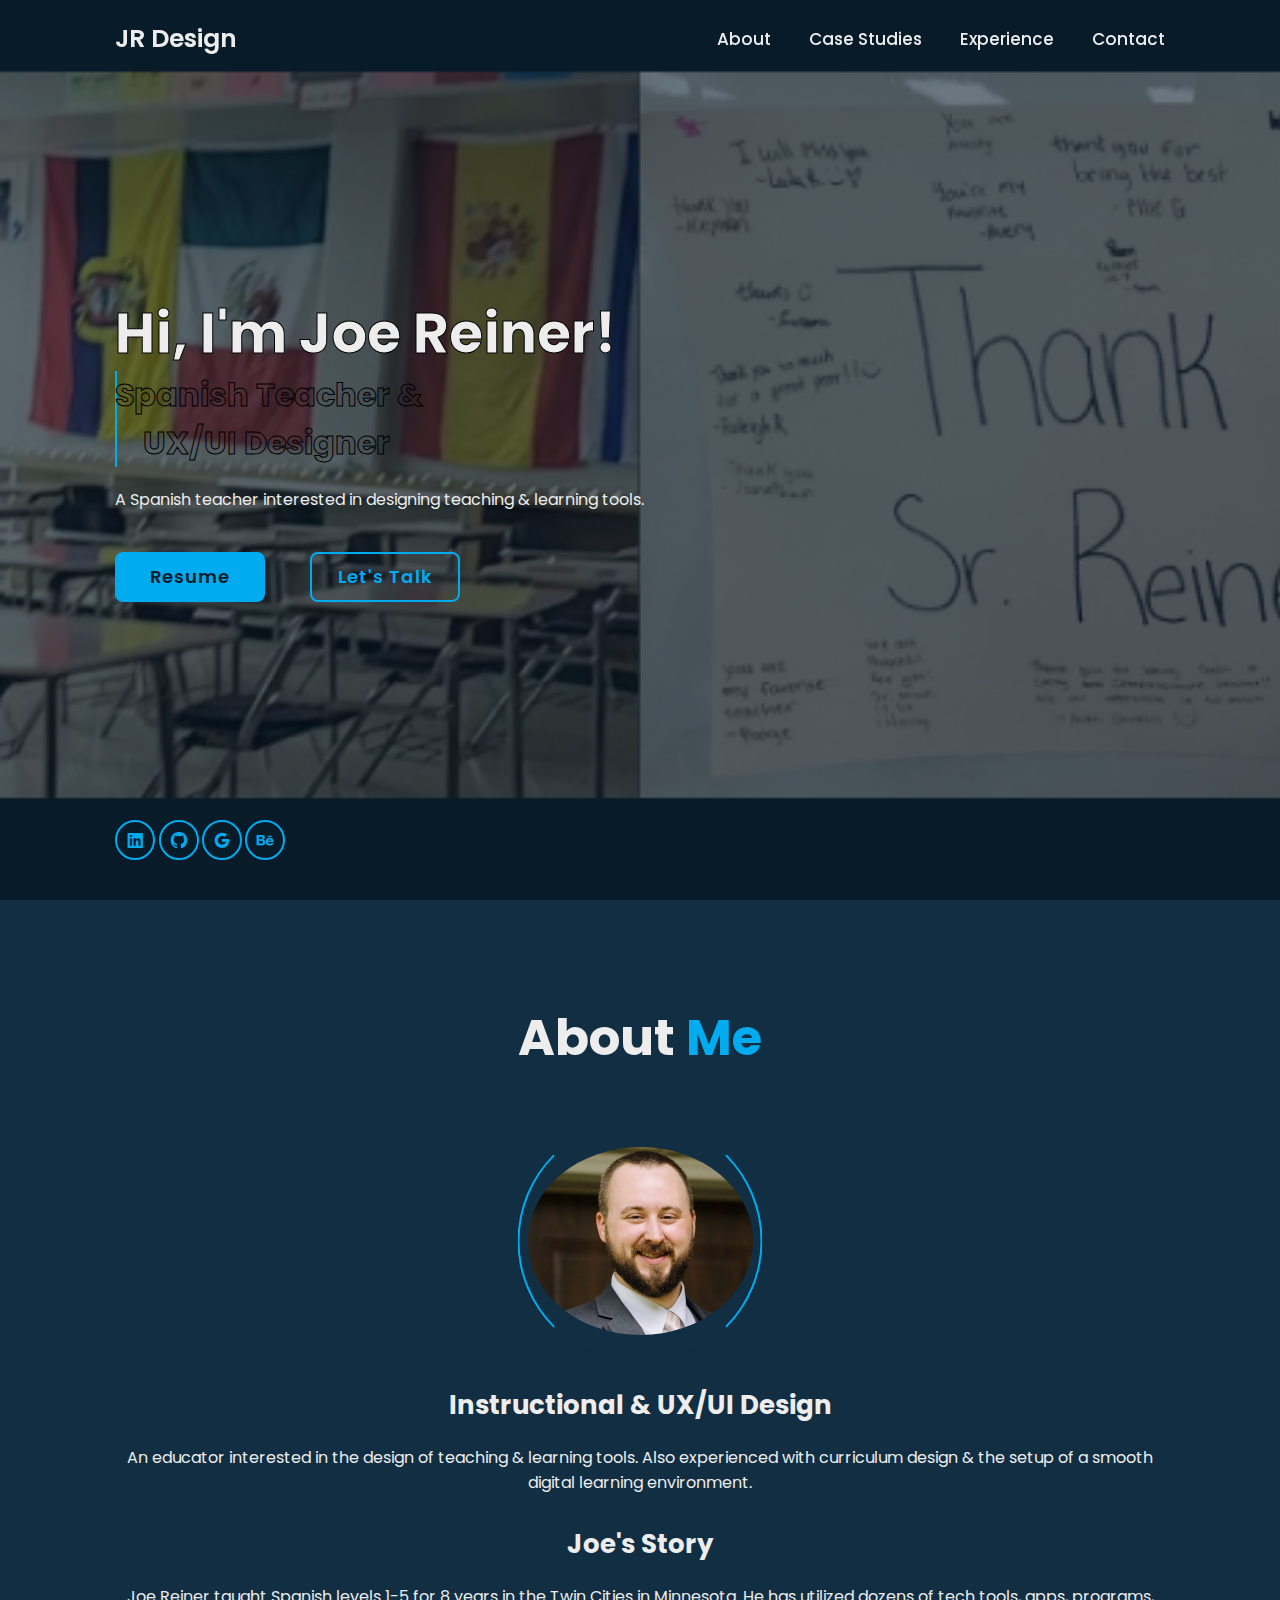
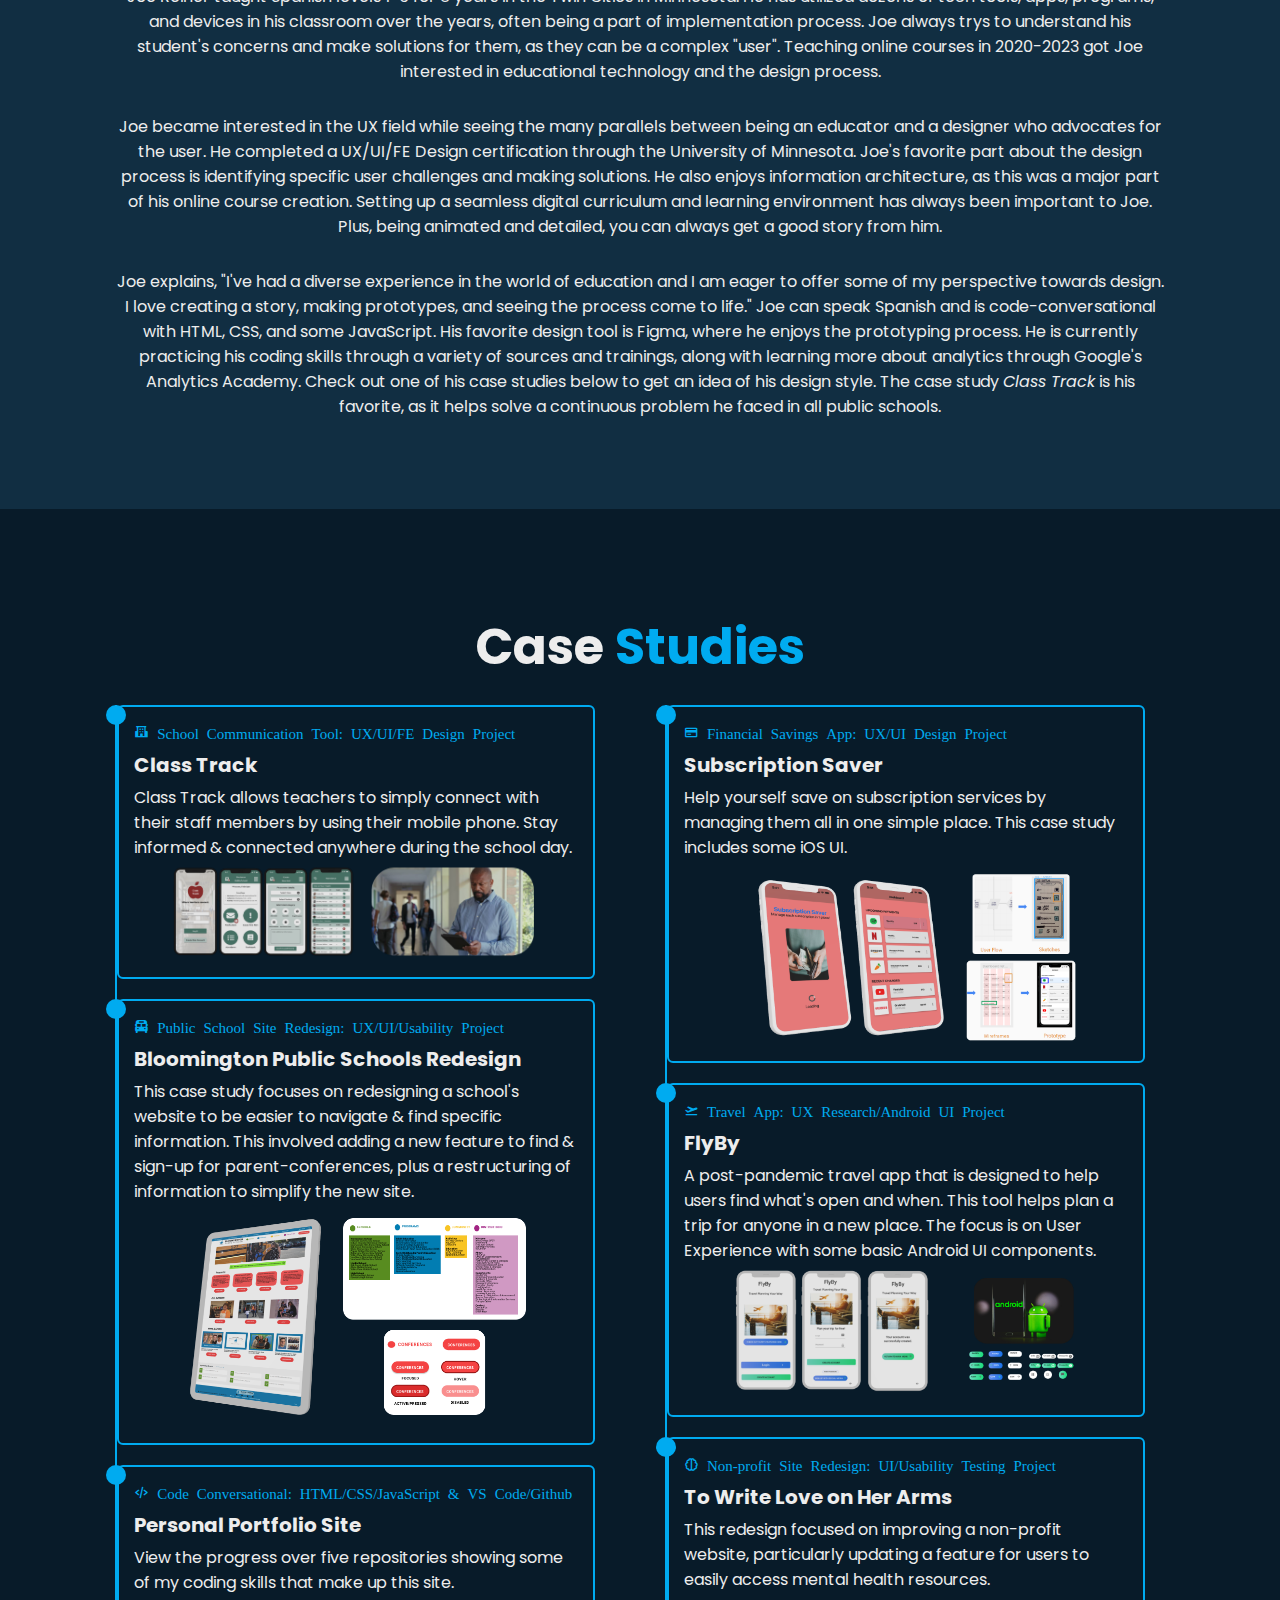
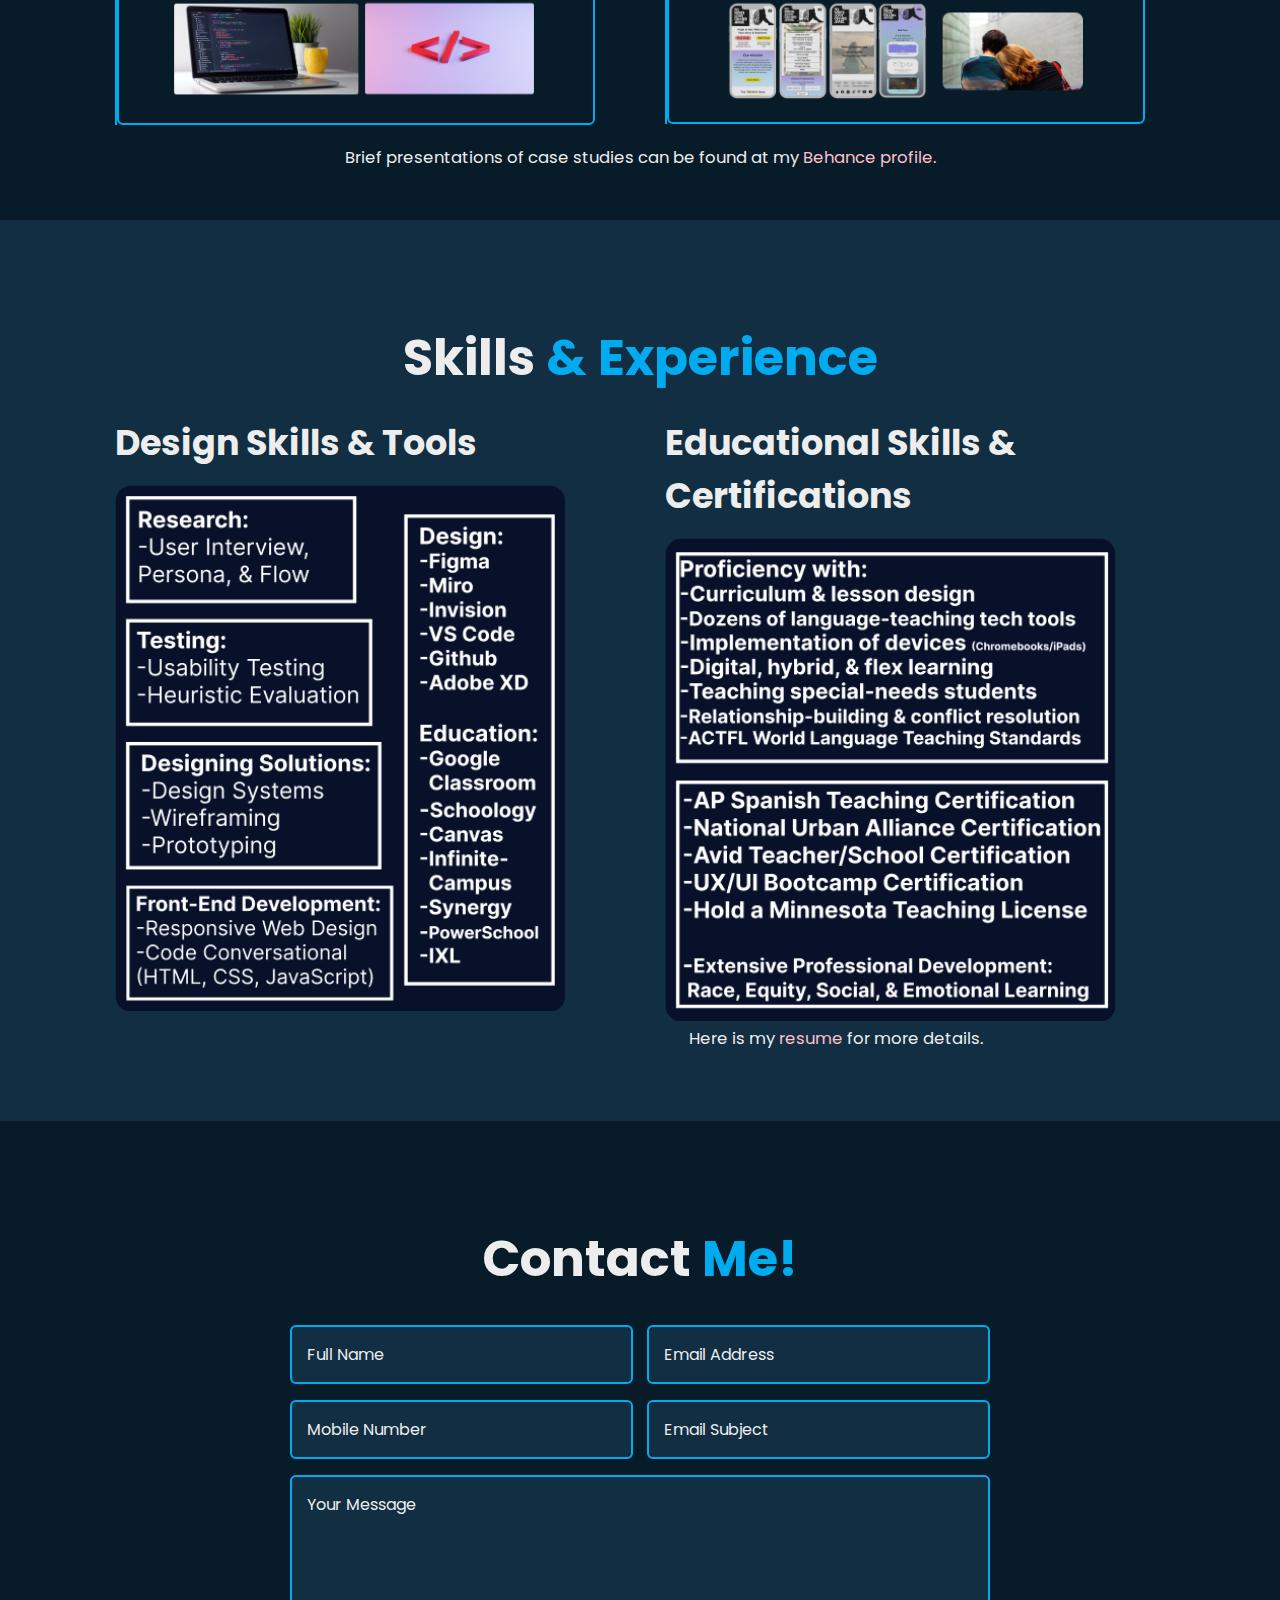
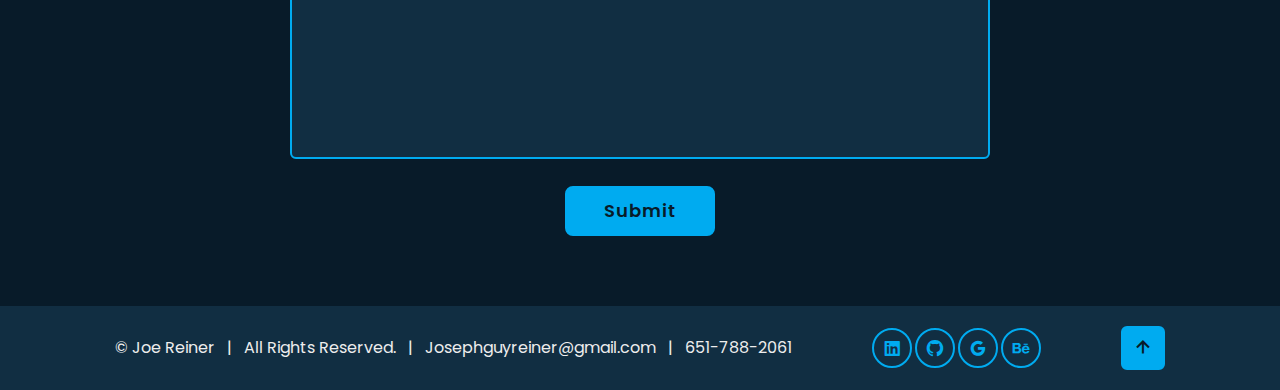
==== commit 9d2163d2: "Link Updates" ====
--- a/index.html
+++ b/index.html
@@ -59,7 +59,7 @@
             </p>
 
             <div class="btn-box">
-                <a href="https://drive.google.com/file/d/1cD7FsLhhvRjBgVnOZJfwOE99eq_9e-BO/view?usp=sharing" target="_blank" class="btn">Resume</a>
+                <a href="https://drive.google.com/file/d/1MhkMq1KBkQe1_A7uS3j-8uxpaKOflOkK/view?usp=sharing" target="_blank" class="btn">Resume</a>
                 <a href= "mailto: josephguyreiner@gmail.com" class="btn">Let's Talk</a>
                 <!--<span class="animate" style="--i:5;"></span>-->
             </div>
@@ -141,7 +141,7 @@
                     <div class="education-content">
                         <div class="content">
                             <div class="year"><i class='bx bxs-bus-school'> Public School Site Redesign: UX/UI/Usability Project</i></div>
-                            <h3>Bloomington Public Schools Redesign (Coded Page Arriving 2/15 - Slide Deck Available Here)</h3>
+                            <h3>Bloomington Public Schools Redesign</h3>
                             <p>This case study focuses on redesigning a school's website to be easier to navigate & find specific information. This involved adding a new feature to find & sign-up for parent-conferences, plus a restructuring of information to simplify the new site.</p>
                             <img src="Images/school.png">
                             <style>
@@ -197,7 +197,7 @@
                     <div class="education-content">
                         <div class="content">
                             <div class="year"><i class='bx bx-credit-card'> Financial Savings App: UX/UI Design Project</i></div>
-                            <h3>Subscription Saver (Coded Page Arriving 2/15 - Slide Deck Available Here)</h3>
+                            <h3>Subscription Saver</h3>
                             <p>Help yourself save on subscription services by managing them all in one simple place. This case study includes some iOS UI.</p>
                             <img src="Images/SS1.png">
                             <style>
@@ -221,7 +221,7 @@
                     <div class="education-content">
                         <div class="content">
                             <div class="year"><i class='bx bxs-plane-take-off'> Travel App: UX Research/Android UI Project</i></div>
-                            <h3>FlyBy (Coded Page Arriving 2/15 - Slide Deck Available Here)</h3>
+                            <h3>FlyBy</h3>
                             <p>A post-pandemic travel app that is designed to help users find what's open and when. This tool helps plan a trip for anyone in a new place. The focus is on User Experience with some basic Android UI components.</p>
                             <img src="Images/FLYBY.png">
                             <style>
@@ -245,7 +245,7 @@
                     <div class="education-content">
                         <div class="content">
                             <div class="year"><i class='bx bx-brain'> Non-profit Site Redesign: UI/Usability Testing Project</i></div>
-                            <h3>To Write Love on Her Arms (Coded Page Arriving 2/15 - Slide Deck Available Here)</h3>
+                            <h3>To Write Love on Her Arms</h3>
                             <p>This redesign focused on improving a non-profit website, particularly updating a feature for users to easily access mental health resources.</p>
                             <img src="Images/twlo.png">
                             <style>
@@ -360,7 +360,7 @@
 
                     <!--<span class="animate scroll" style="--i:6;"></span>-->
                     <div class="behance">
-                        <p> &nbsp &nbsp &nbsp Here is my <a href="https://drive.google.com/file/d/1cD7FsLhhvRjBgVnOZJfwOE99eq_9e-BO/view?usp=sharing" target="_blank">resume</a> for more details. </p>
+                        <p> &nbsp &nbsp &nbsp Here is my <a href="https://drive.google.com/file/d/1MhkMq1KBkQe1_A7uS3j-8uxpaKOflOkK/view?usp=sharing" target="_blank">resume</a> for more details. </p>
                     </div>
                 </div>
             </div>
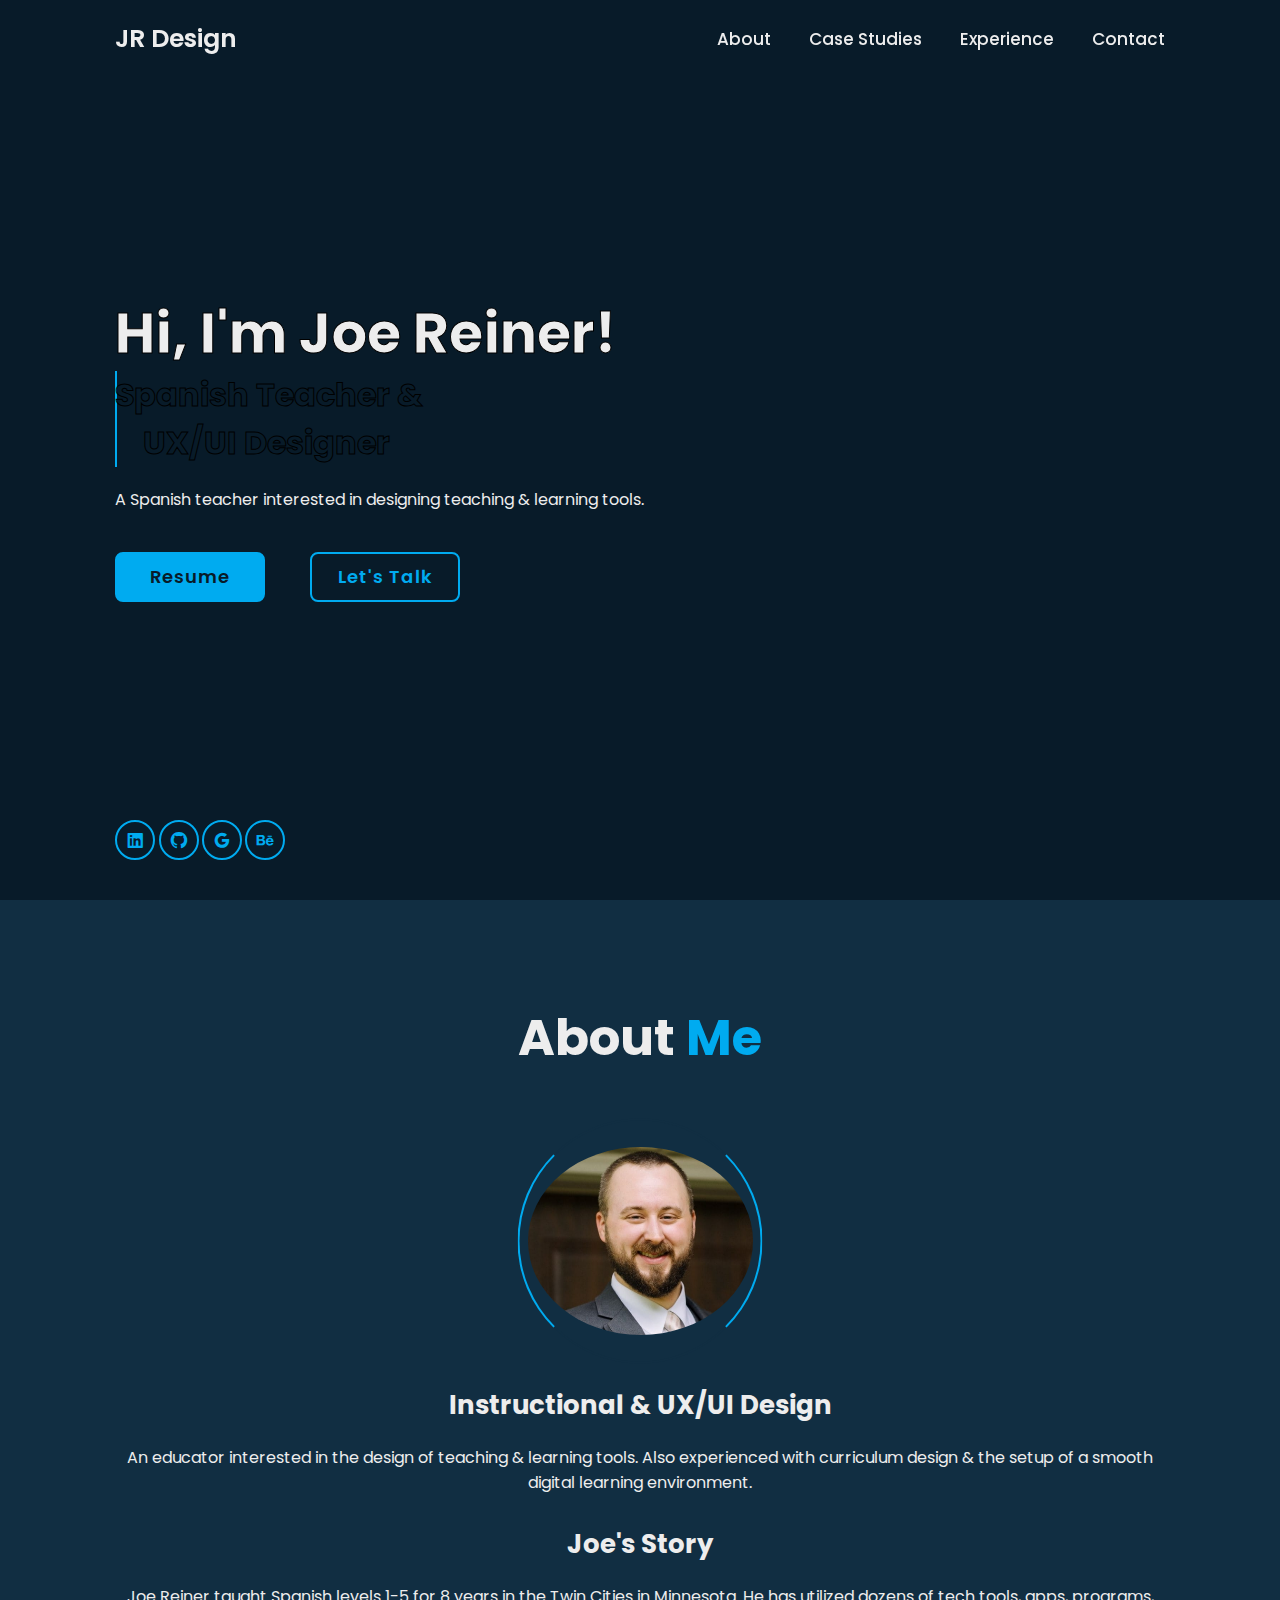
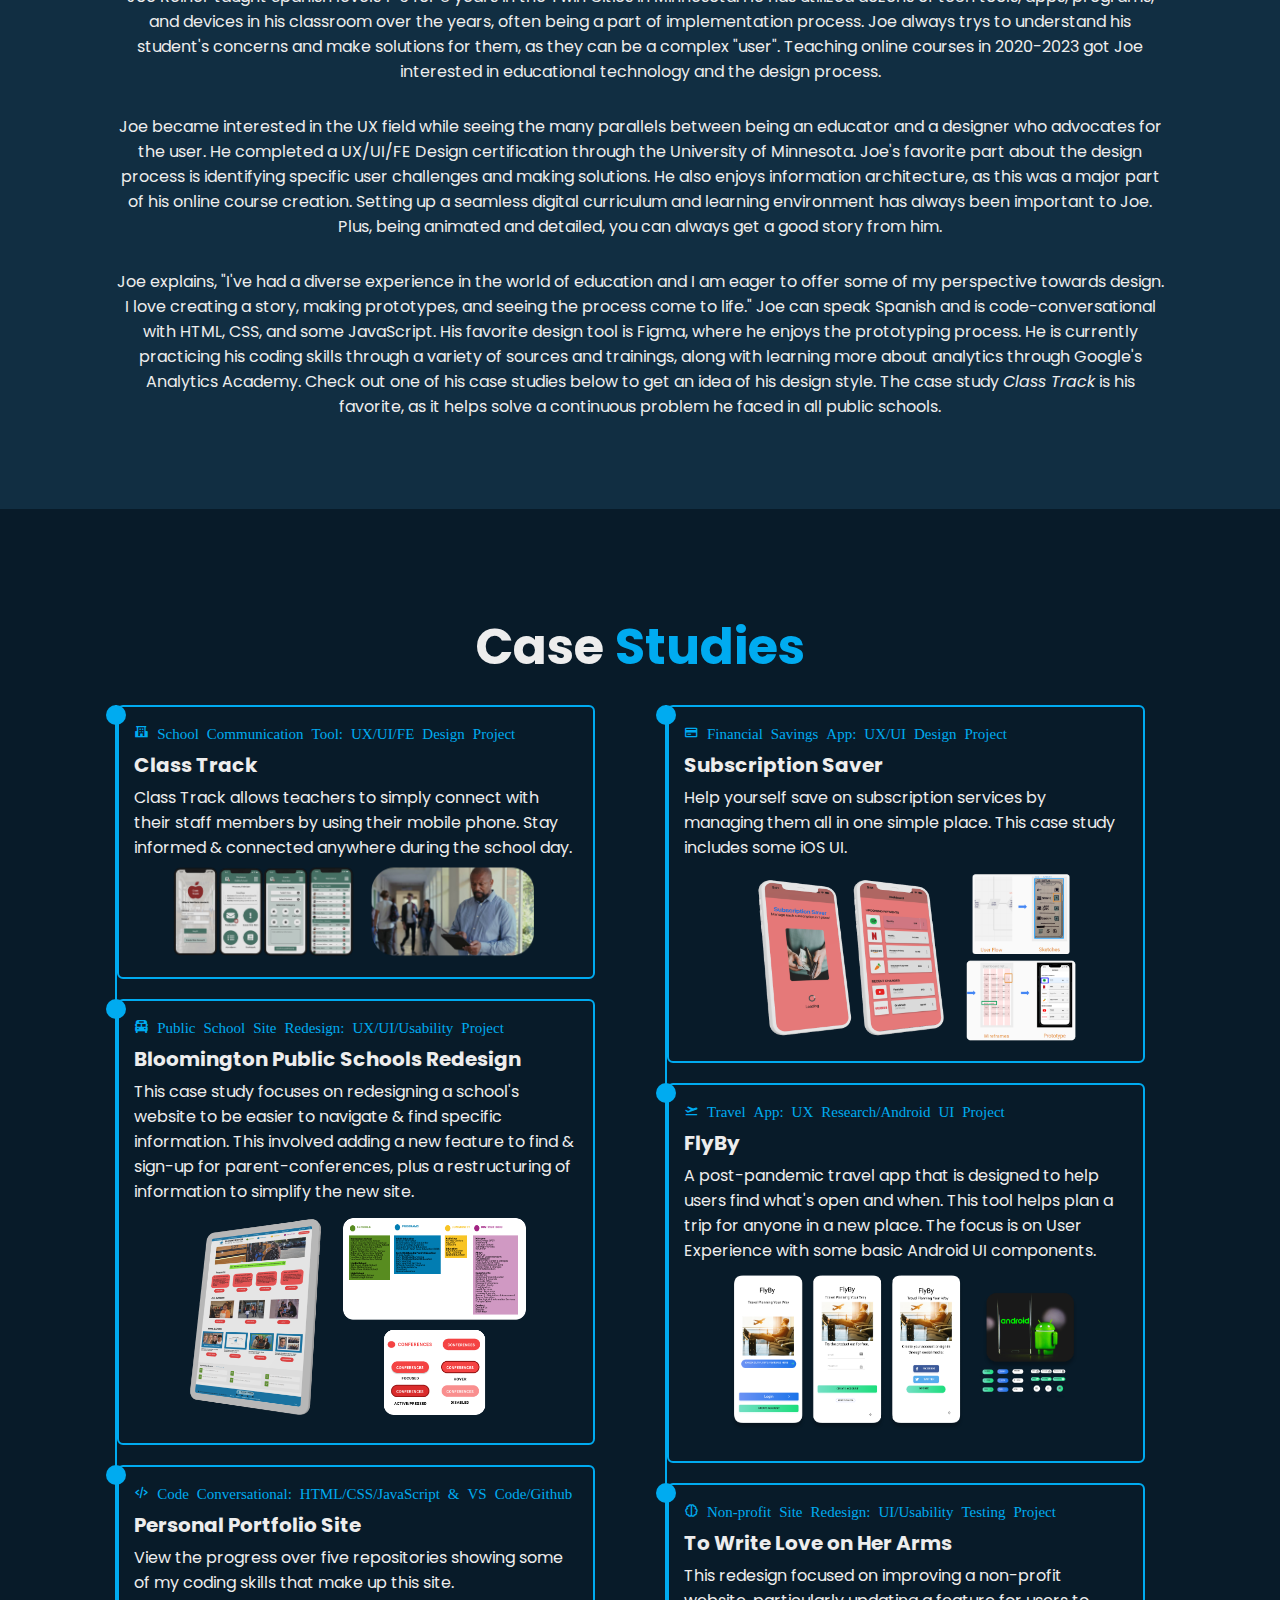
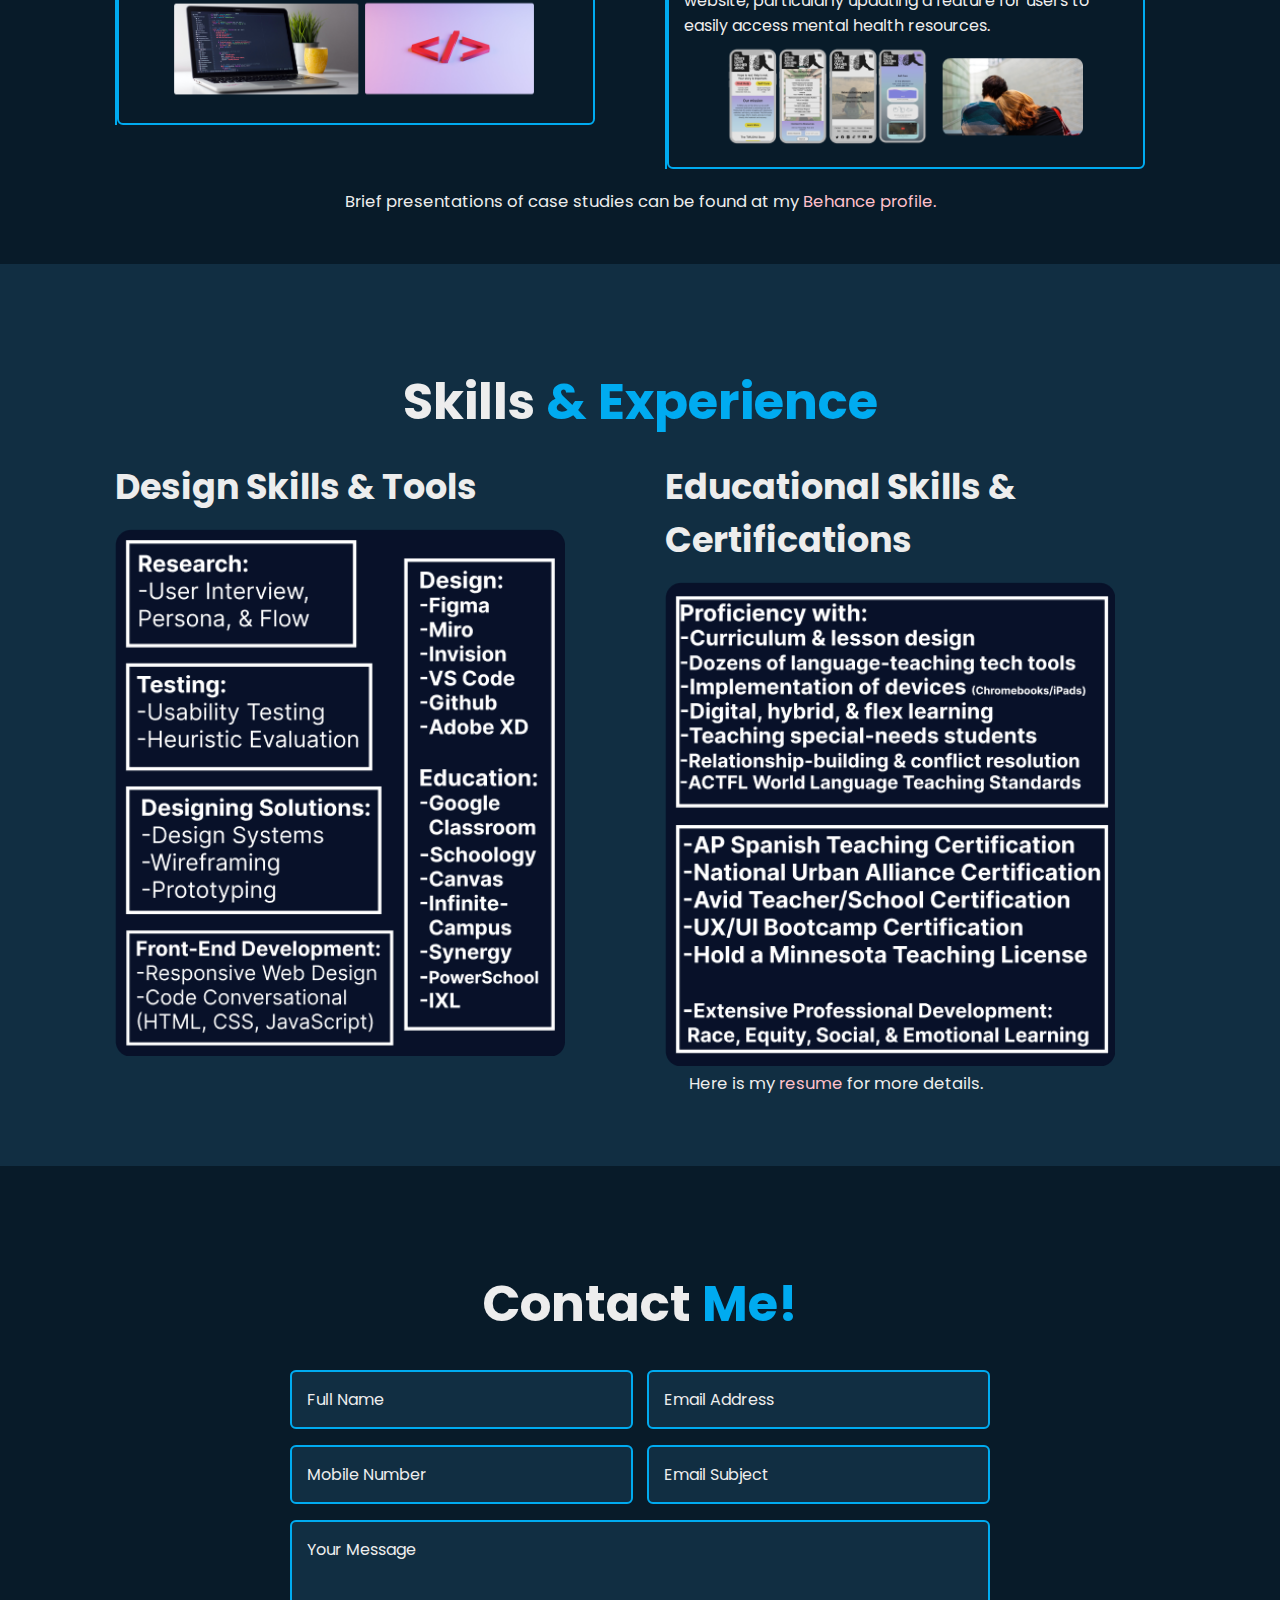
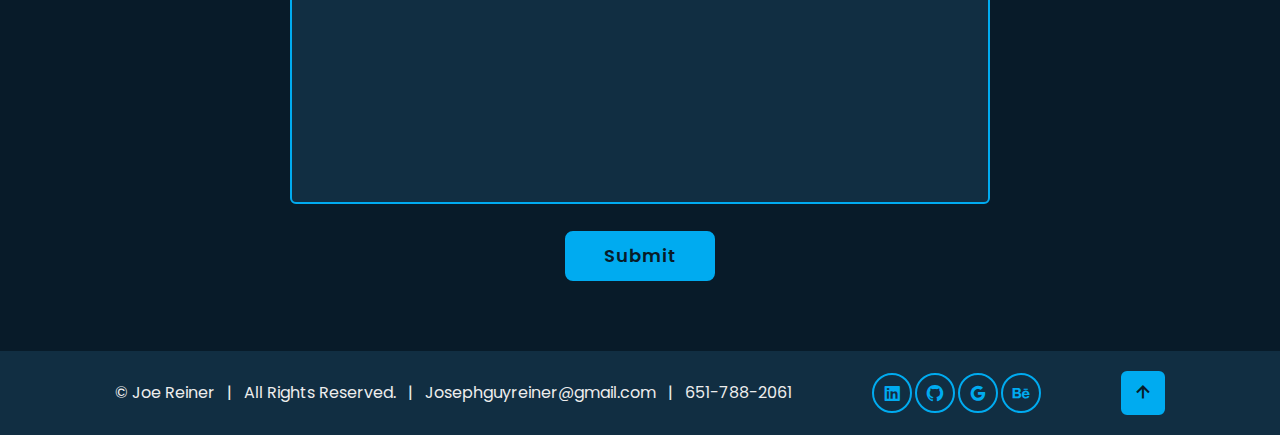
==== commit 9a1d4c40: "Image/frame change" ====
--- a/index.html
+++ b/index.html
@@ -223,7 +223,7 @@
                             <div class="year"><i class='bx bxs-plane-take-off'> Travel App: UX Research/Android UI Project</i></div>
                             <h3>FlyBy</h3>
                             <p>A post-pandemic travel app that is designed to help users find what's open and when. This tool helps plan a trip for anyone in a new place. The focus is on User Experience with some basic Android UI components.</p>
-                            <img src="Images/FLYBY.png">
+                            <img src="Images/Frame 54.png">
                             <style>
                                 img {
                                     width: 90%;
--- a/css/style.css
+++ b/css/style.css
@@ -87,7 +87,7 @@
     display: flex;
     align-items: center;
     padding: 0 9%;
-    background-image: url("/Images/Room.png");
+    background-image: url("/Images/room.png");
     background-size: cover;
     background-position: center;
 }
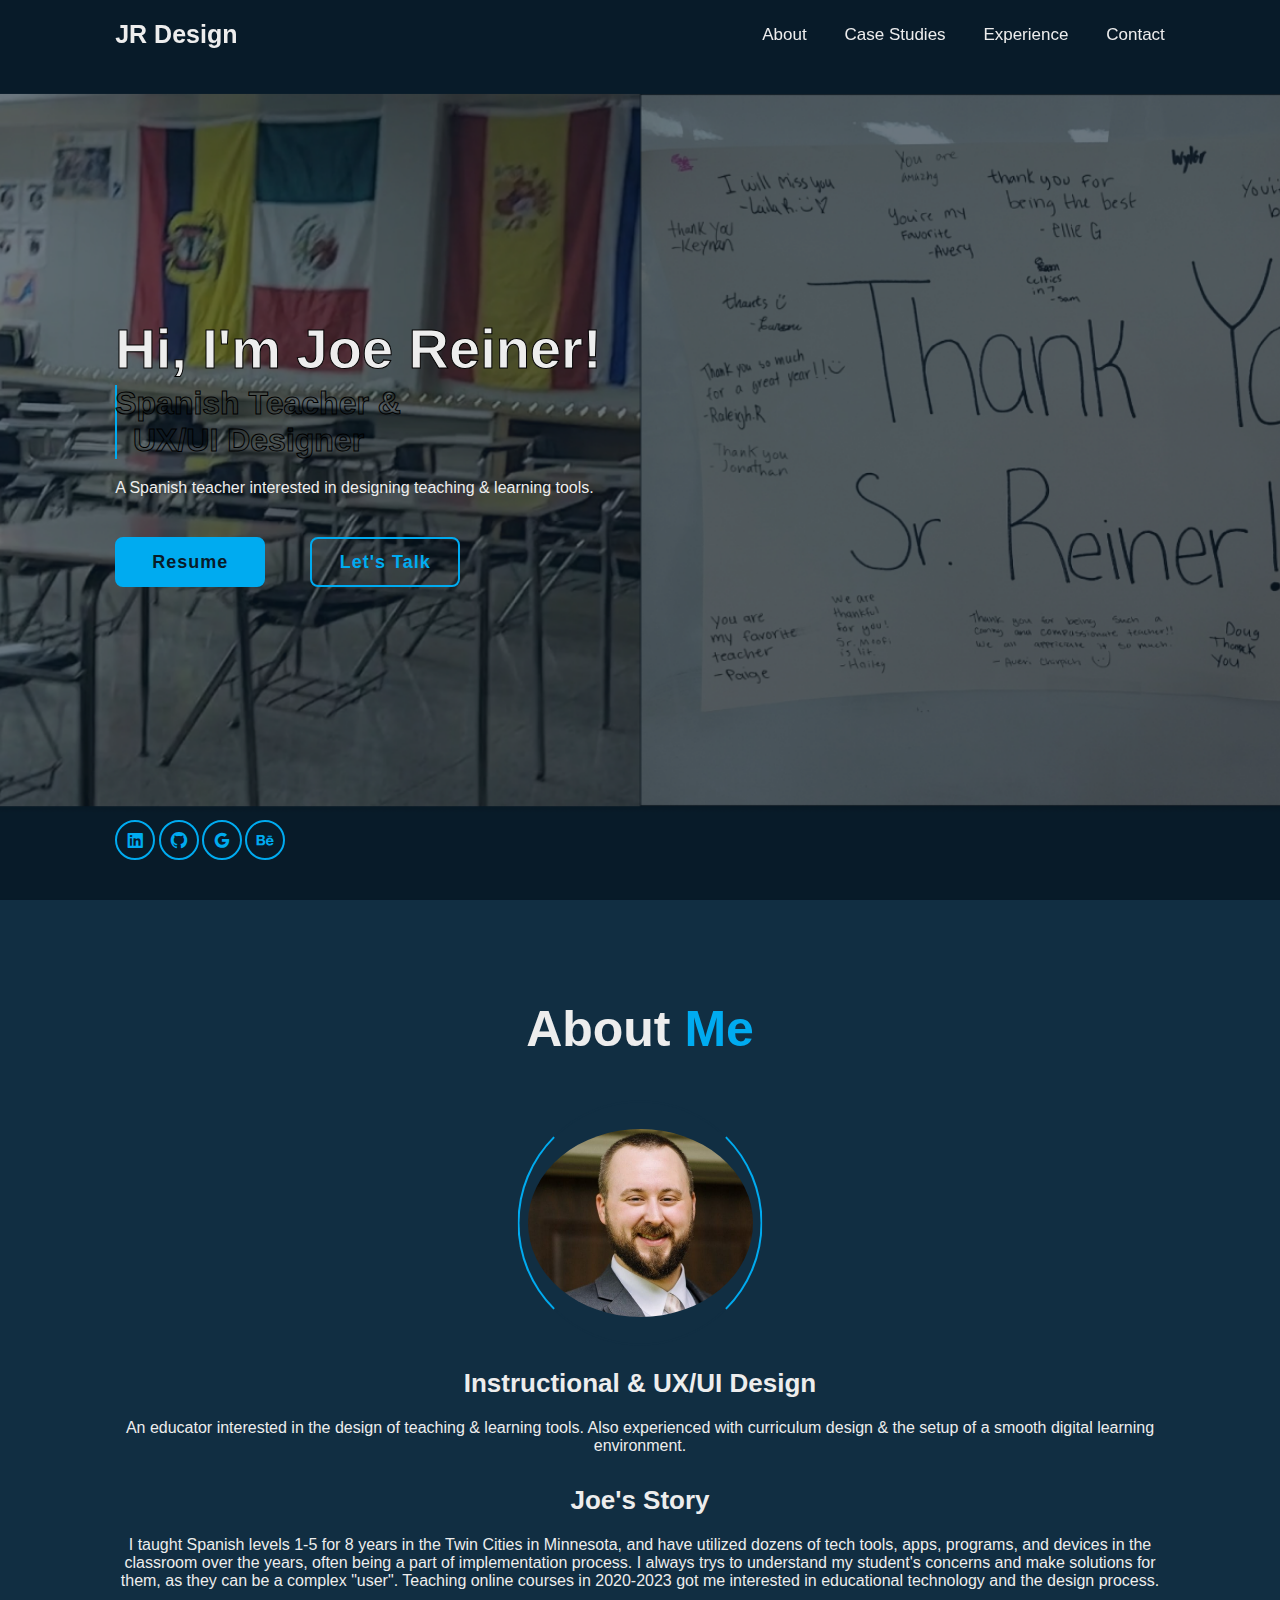
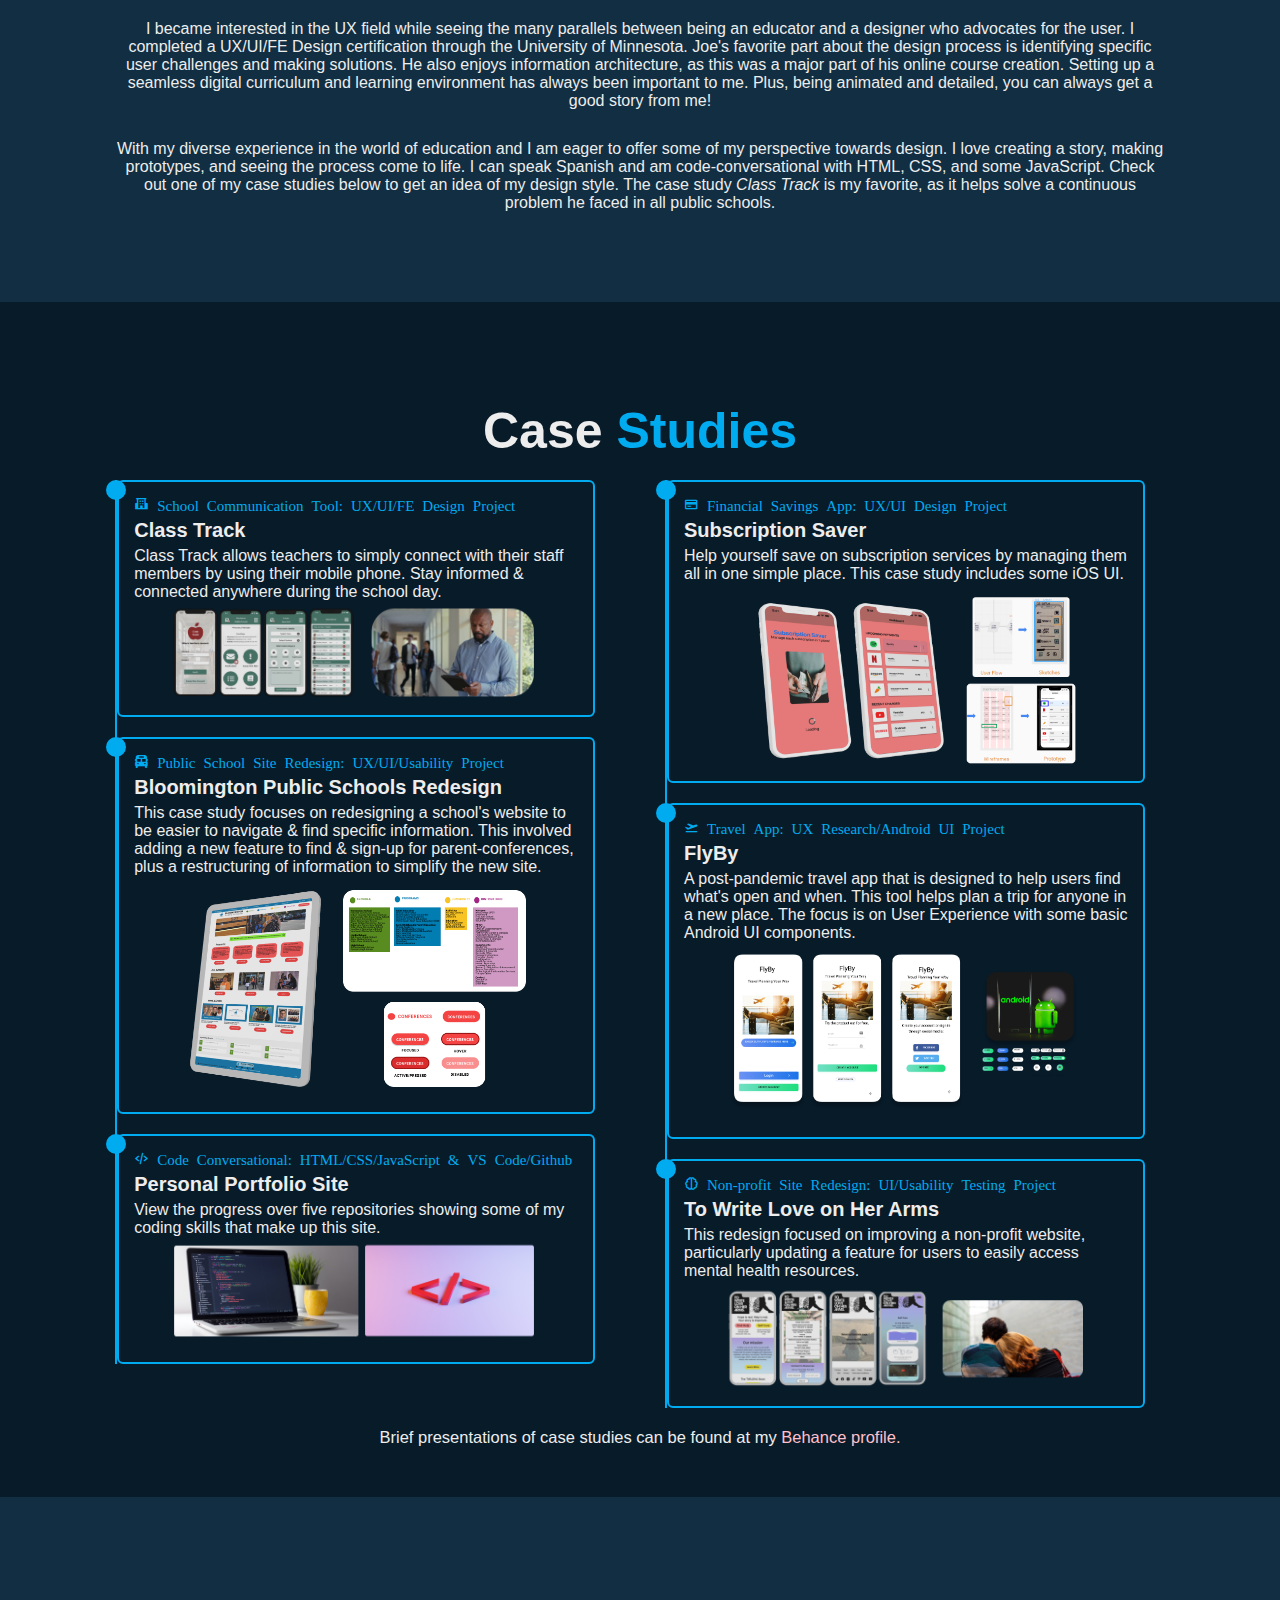
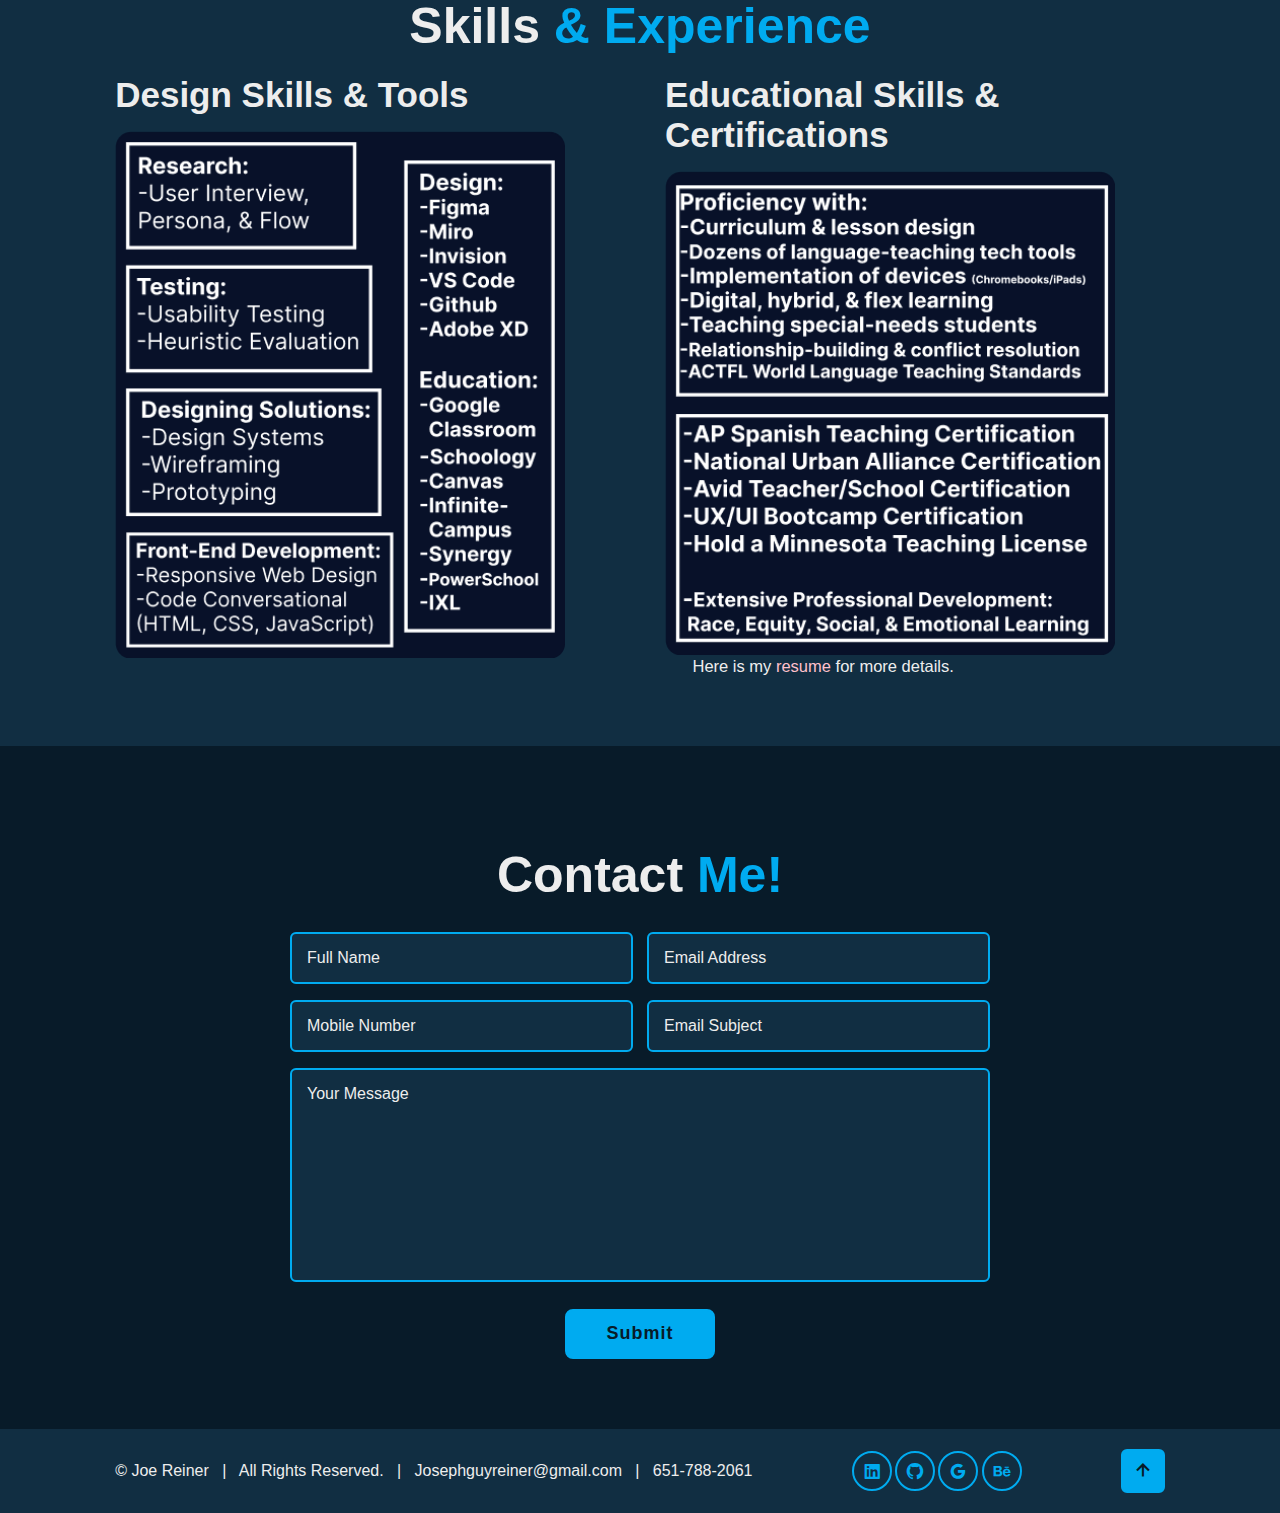
==== commit 4d5f89ef: "Text, BG image, Description change" ====
--- a/index.html
+++ b/index.html
@@ -92,11 +92,11 @@
             <p>An educator interested in the design of teaching & learning tools. Also experienced with curriculum design & the setup of a smooth digital learning environment.
 
                 <h3>Joe's Story</h3>
-                <p>Joe Reiner taught Spanish levels 1-5 for 8 years in the Twin Cities in Minnesota. He has utilized dozens of tech tools, apps, programs, and devices in his classroom over the years, often being a part of implementation process. Joe always trys to understand his student's concerns and make solutions for them, as they can be a complex "user". Teaching online courses in 2020-2023 got Joe interested in educational technology and the design process.</p>
-
-                <p>Joe became interested in the UX field while seeing the many parallels between being an educator and a designer who advocates for the user. He completed a UX/UI/FE Design certification through the University of Minnesota. Joe's favorite part about the design process is identifying specific user challenges and making solutions. He also enjoys information architecture, as this was a major part of his online course creation. Setting up a seamless digital curriculum and learning environment has always been important to Joe. Plus, being animated and detailed, you can always get a good story from him.</p>
-
-                <p>Joe explains, "I've had a diverse experience in the world of education and I am eager to offer some of my perspective towards design. I love creating a story, making prototypes, and seeing the process come to life." Joe can speak Spanish and is code-conversational with HTML, CSS, and some JavaScript. His favorite design tool is Figma, where he enjoys the prototyping process. He is currently practicing his coding skills through a variety of sources and trainings, along with learning more about analytics through Google's Analytics Academy. Check out one of his case studies below to get an idea of his design style. The case study <i>Class Track</i> is his favorite, as it helps solve a continuous problem he faced in all public schools.</p>
+                <p>I taught Spanish levels 1-5 for 8 years in the Twin Cities in Minnesota, and have utilized dozens of tech tools, apps, programs, and devices in the classroom over the years, often being a part of implementation process. I always trys to understand my student's concerns and make solutions for them, as they can be a complex "user". Teaching online courses in 2020-2023 got me interested in educational technology and the design process.</p>
+
+                <p>I became interested in the UX field while seeing the many parallels between being an educator and a designer who advocates for the user. I completed a UX/UI/FE Design certification through the University of Minnesota. Joe's favorite part about the design process is identifying specific user challenges and making solutions. He also enjoys information architecture, as this was a major part of his online course creation. Setting up a seamless digital curriculum and learning environment has always been important to me. Plus, being animated and detailed, you can always get a good story from me!</p>
+
+                <p>With my diverse experience in the world of education and I am eager to offer some of my perspective towards design. I love creating a story, making prototypes, and seeing the process come to life. I can speak Spanish and am code-conversational with HTML, CSS, and some JavaScript. Check out one of my case studies below to get an idea of my design style. The case study <i>Class Track</i> is my favorite, as it helps solve a continuous problem he faced in all public schools.</p>
                 <!--<span class="animate scroll" style="--i:4;"></span>-->
             </p>
         
@@ -223,7 +223,7 @@
                             <div class="year"><i class='bx bxs-plane-take-off'> Travel App: UX Research/Android UI Project</i></div>
                             <h3>FlyBy</h3>
                             <p>A post-pandemic travel app that is designed to help users find what's open and when. This tool helps plan a trip for anyone in a new place. The focus is on User Experience with some basic Android UI components.</p>
-                            <img src="Images/Frame 54.png">
+                            <img src="Images/flybyand.png">
                             <style>
                                 img {
                                     width: 90%;
--- a/css/style.css
+++ b/css/style.css
@@ -8,7 +8,7 @@
     border: none;
     outline: none;
     scroll-behavior: smooth;
-    font-family: 'poppins', sans-serif;
+    font-family: 'roboto', sans-serif;
 }
 
 :root {
@@ -87,7 +87,7 @@
     display: flex;
     align-items: center;
     padding: 0 9%;
-    background-image: url("/Images/room.png");
+    background-image: url("/Images/fadebg40.png");
     background-size: cover;
     background-position: center;
 }
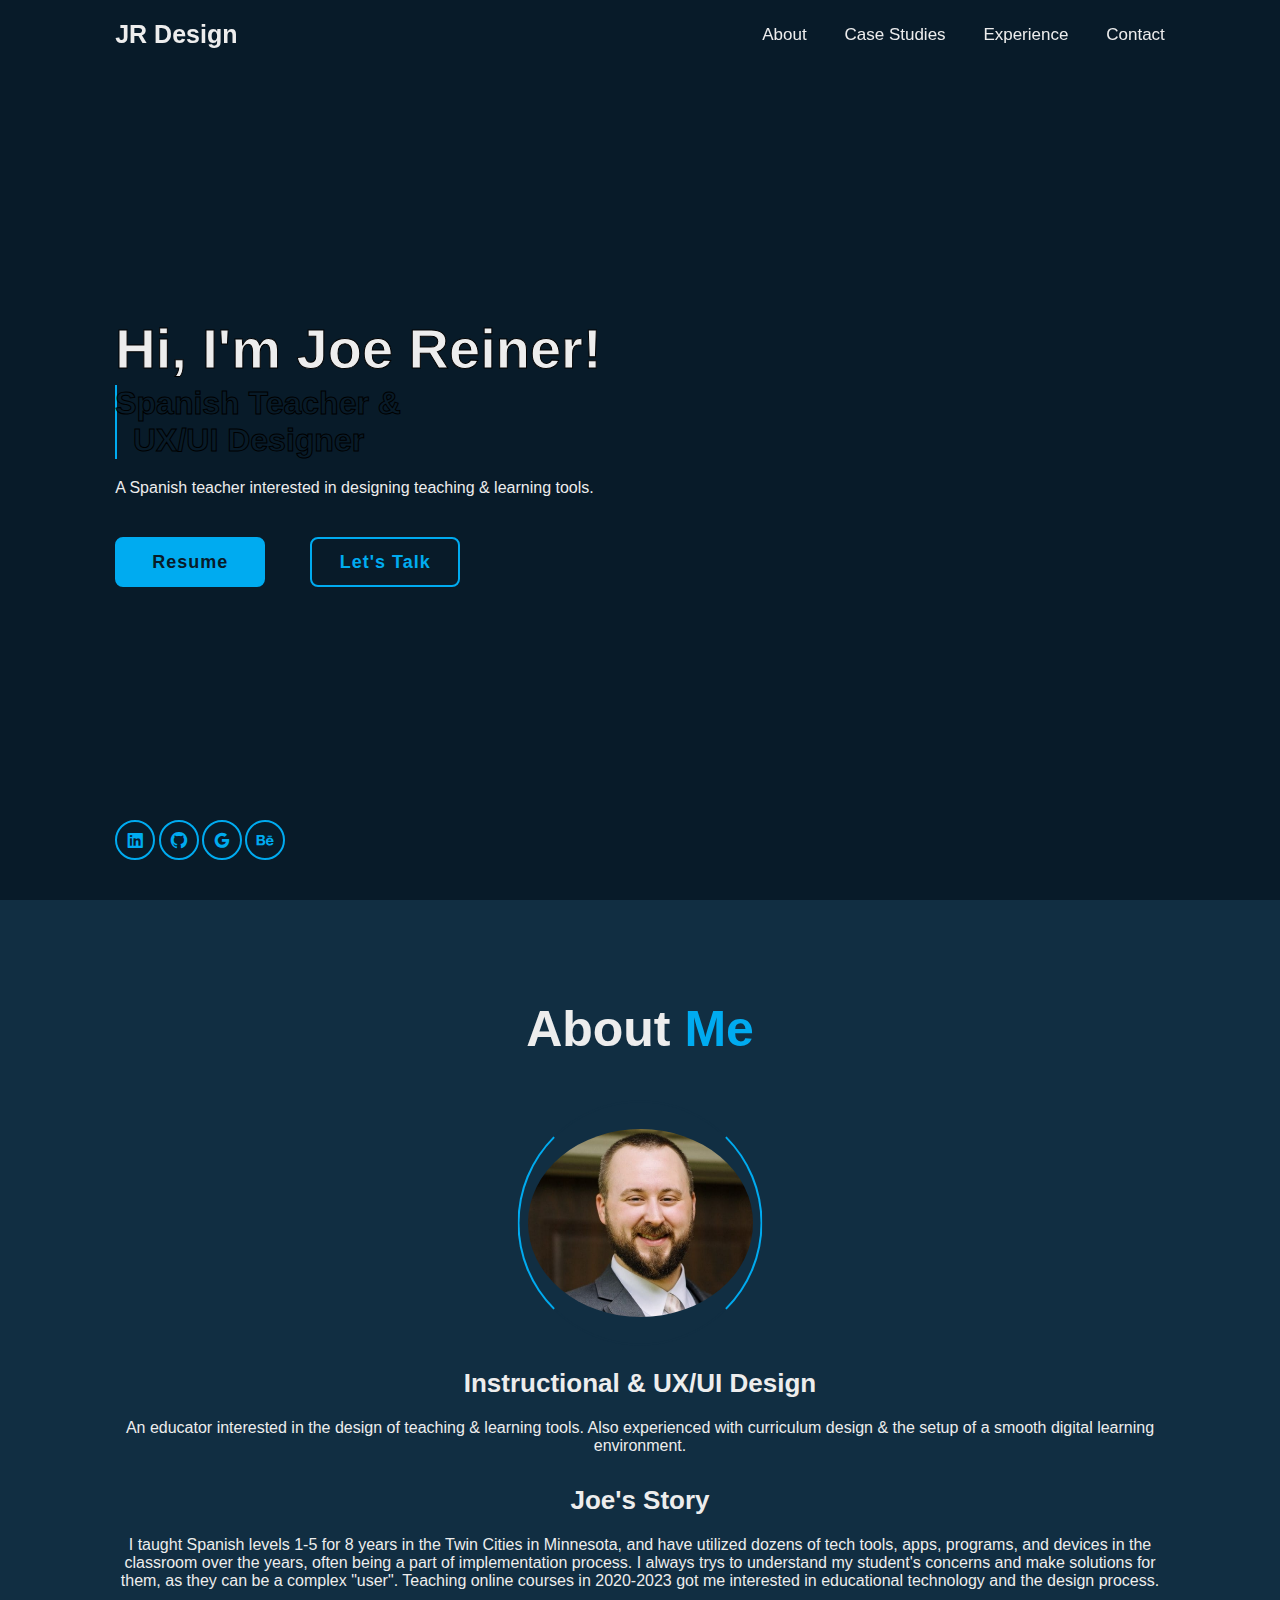
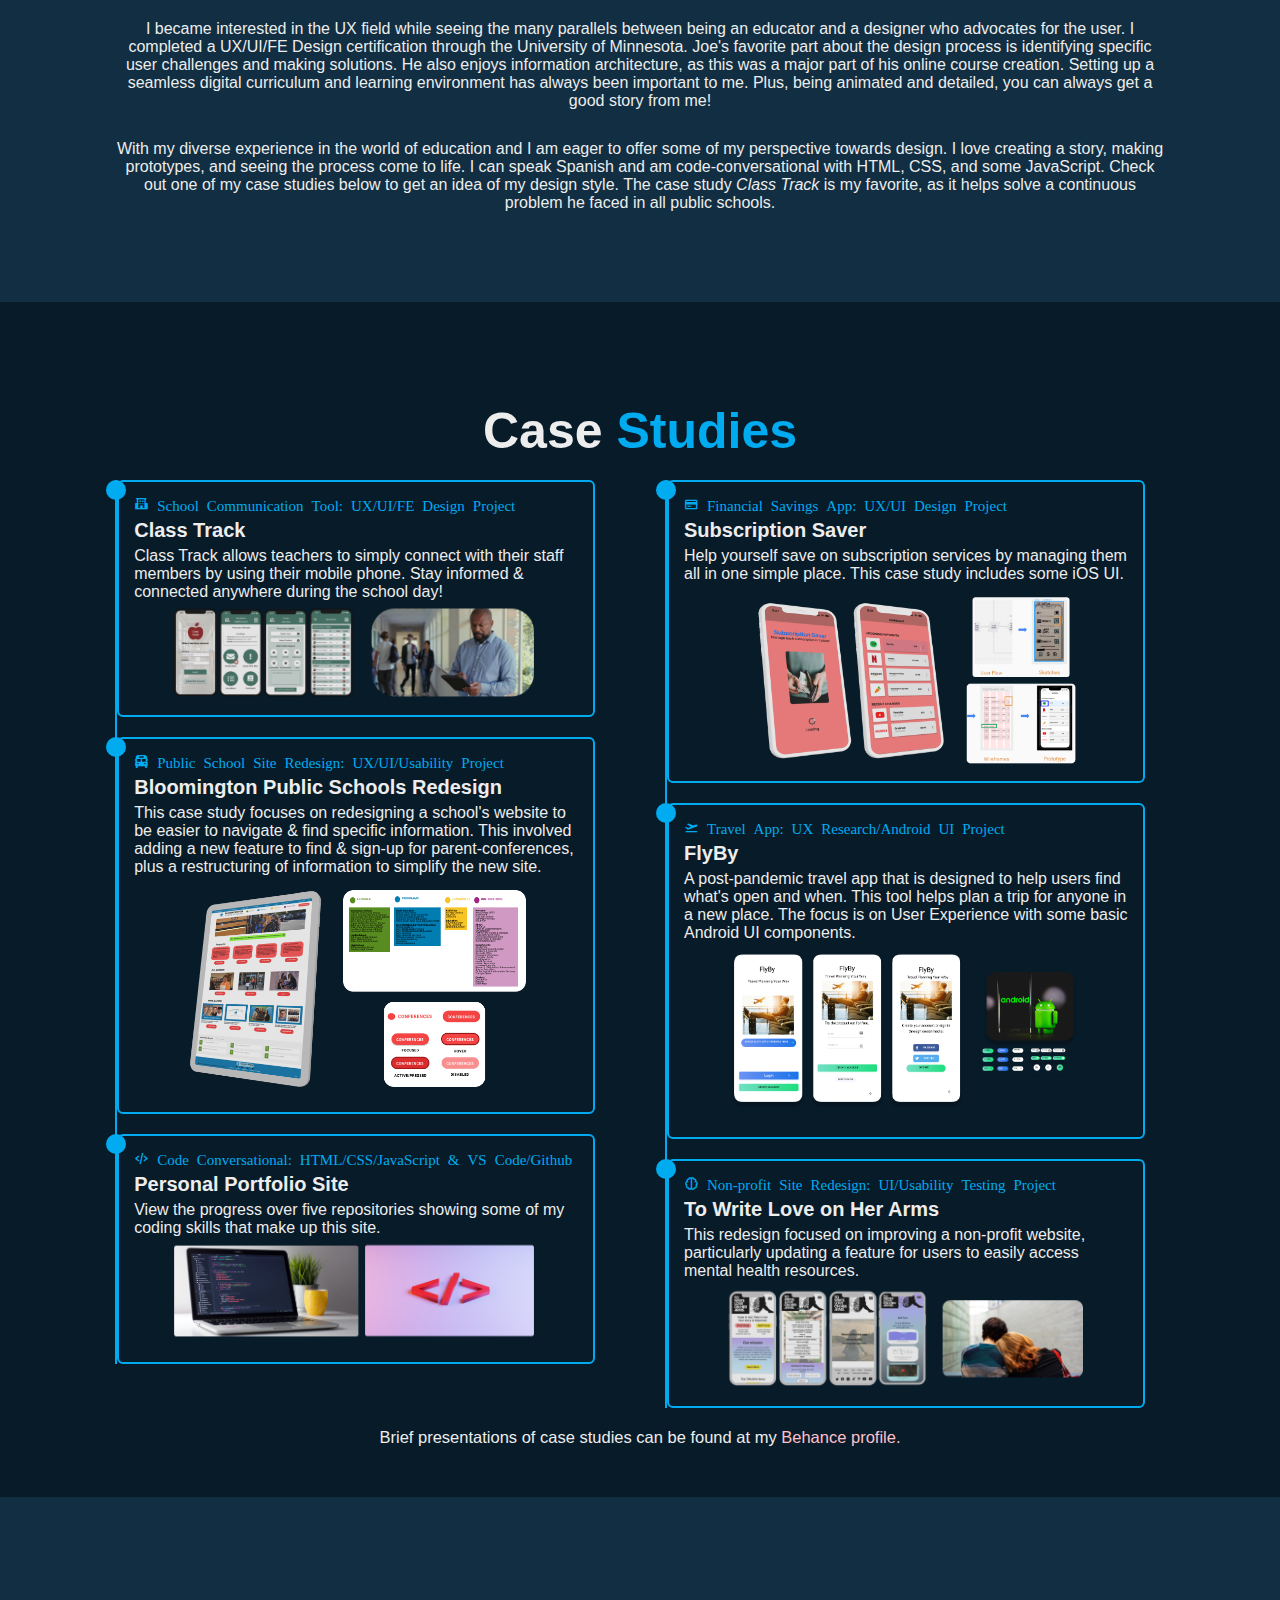
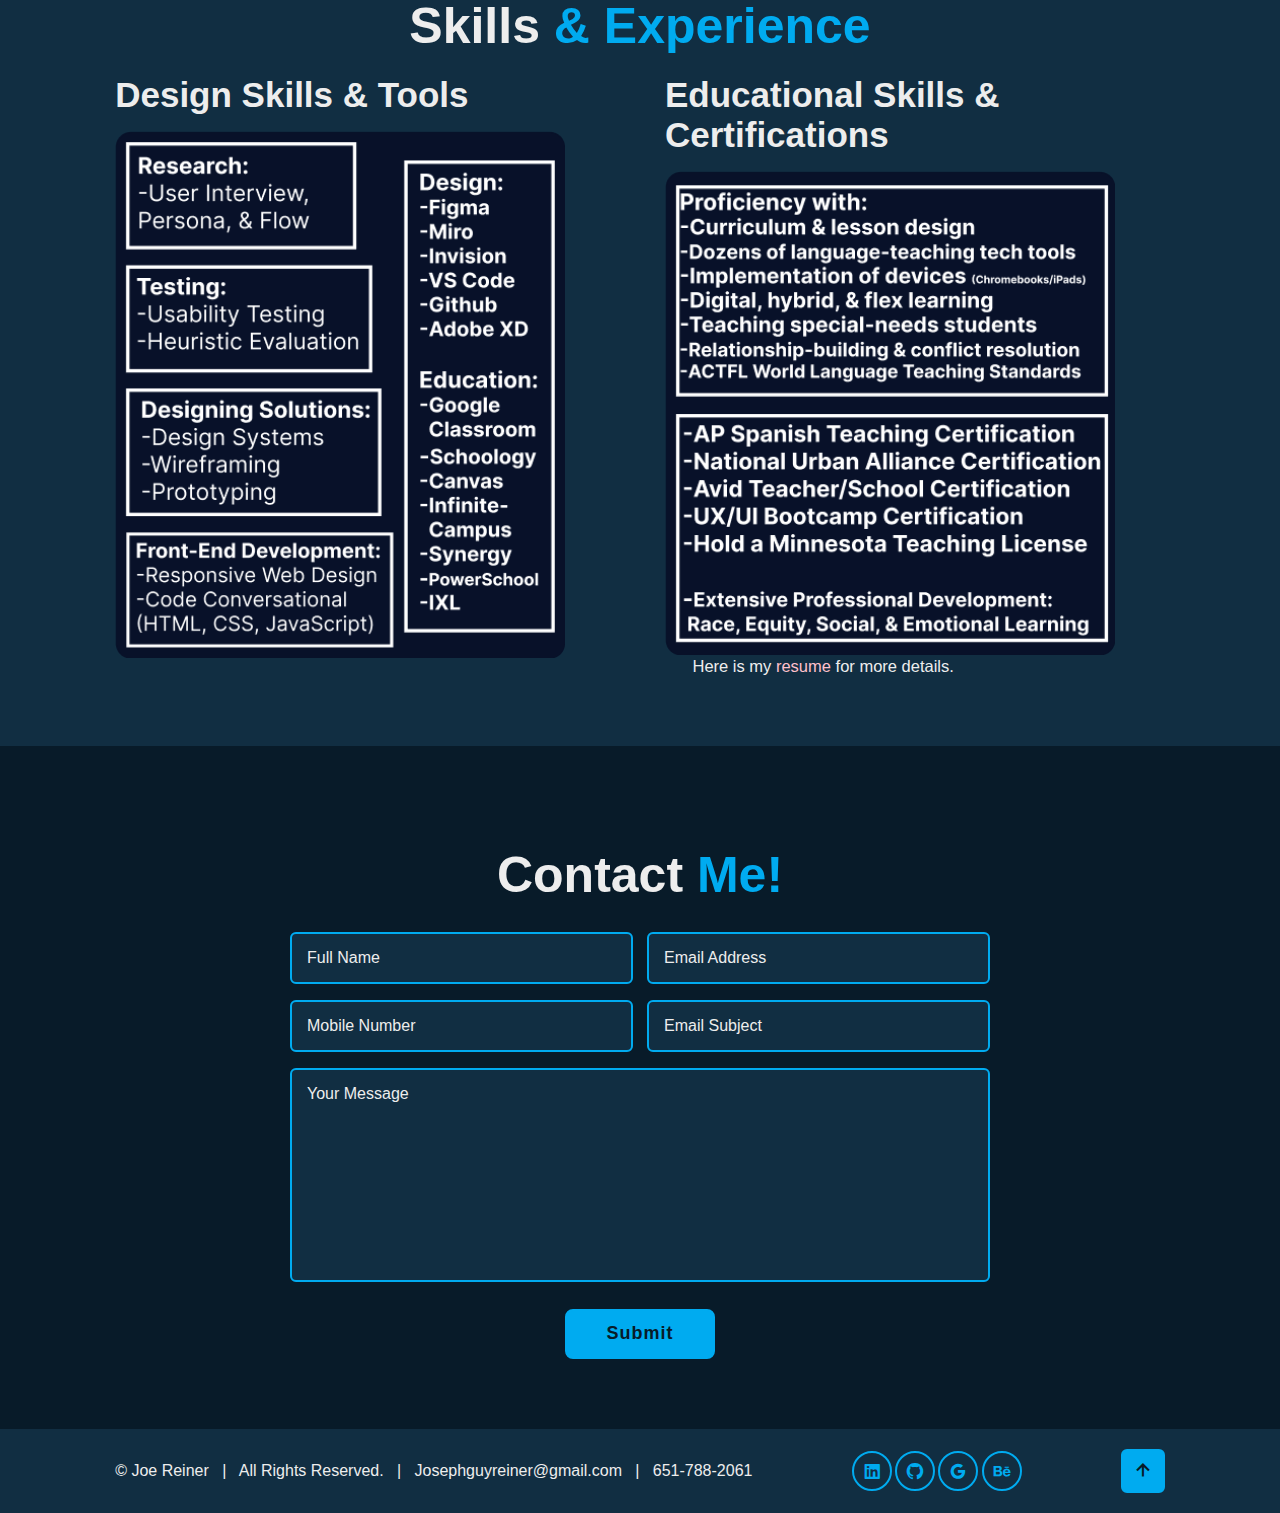
==== commit a17cf699: "Text/Image" ====
--- a/index.html
+++ b/index.html
@@ -119,7 +119,7 @@
                         <div class="content">
                             <div class="year"><i class='bx bxs-school'> School Communication Tool: UX/UI/FE Design Project</i></div>
                             <h3>Class Track</h3>
-                            <p>Class Track allows teachers to simply connect with their staff members by using their mobile phone. Stay informed & connected anywhere during the school day.</p>
+                            <p>Class Track allows teachers to simply connect with their staff members by using their mobile phone. Stay informed & connected anywhere during the school day!</p>
                             <img src="Images/CLASSTRACK.png">
                             <style>
                                 img {
--- a/css/style.css
+++ b/css/style.css
@@ -87,7 +87,7 @@
     display: flex;
     align-items: center;
     padding: 0 9%;
-    background-image: url("/Images/fadebg40.png");
+    background-image: url("/Images/herofaded1.PNG");
     background-size: cover;
     background-position: center;
 }
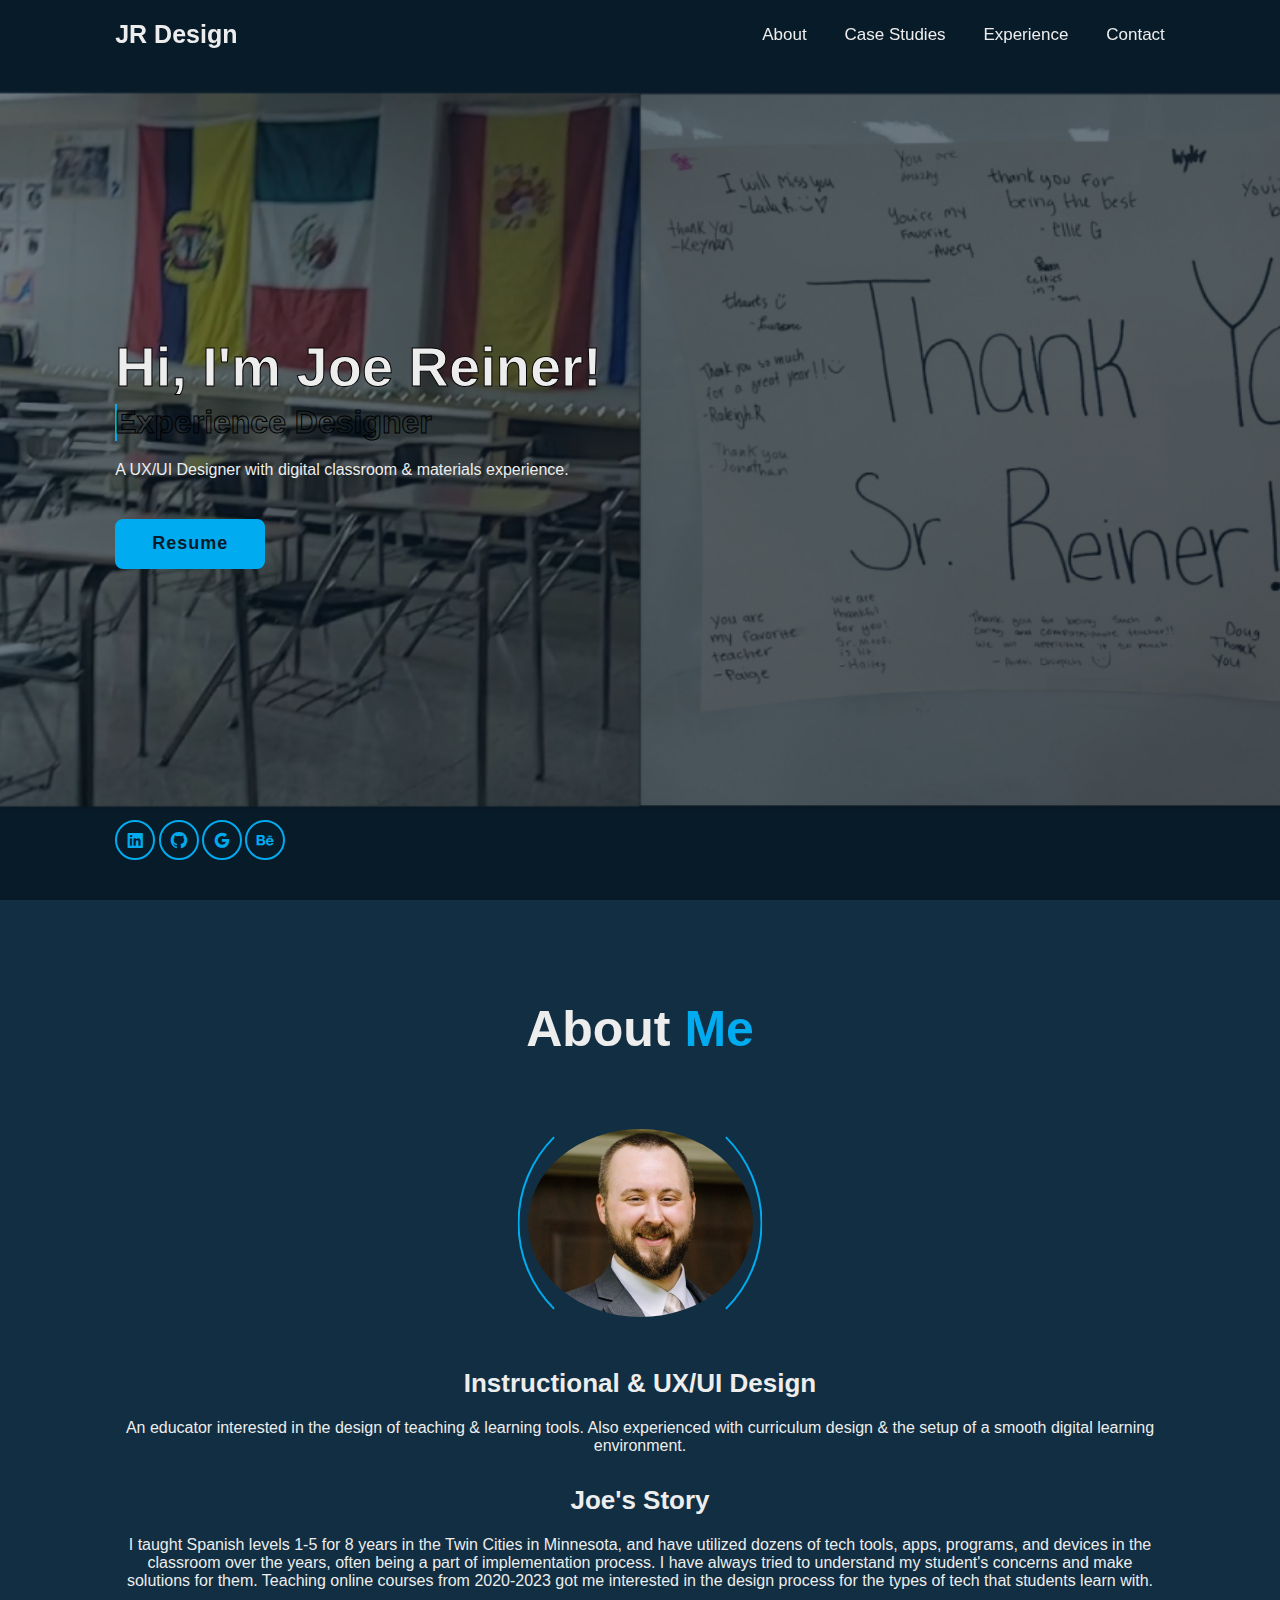
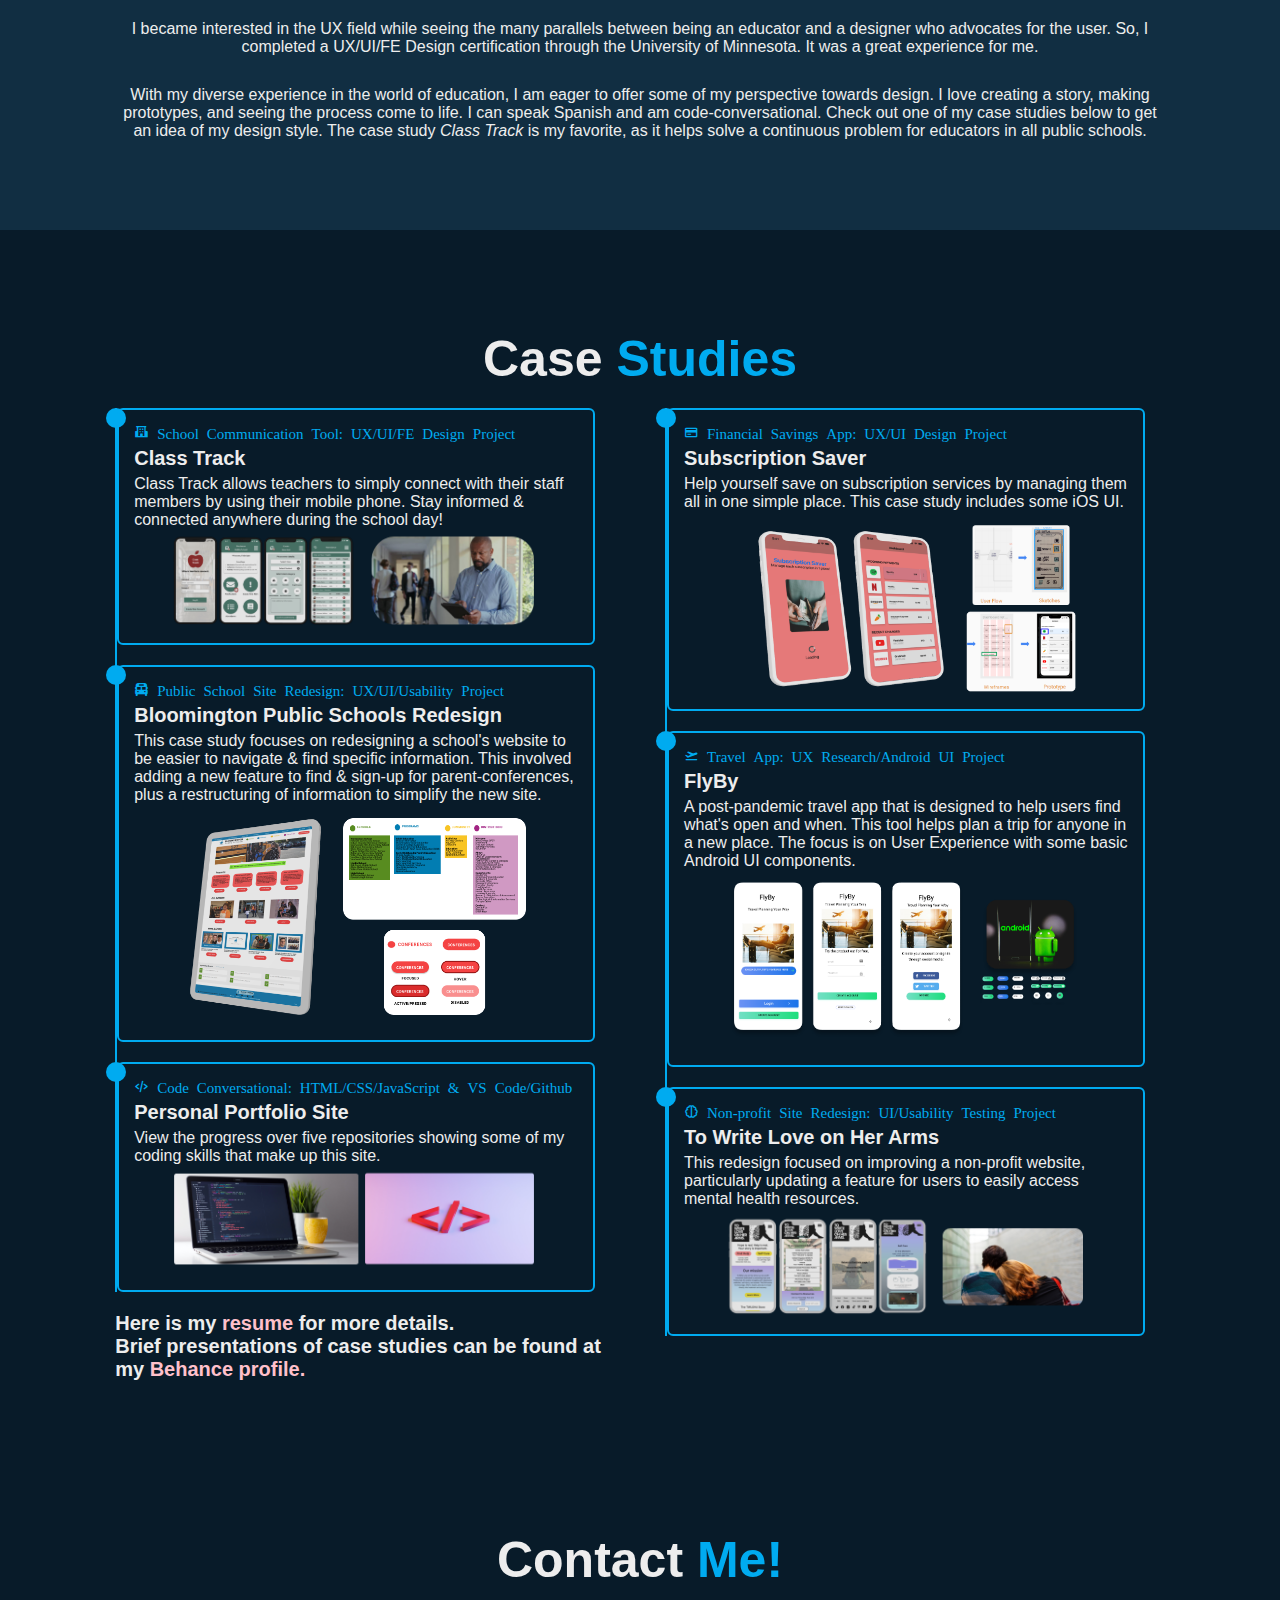
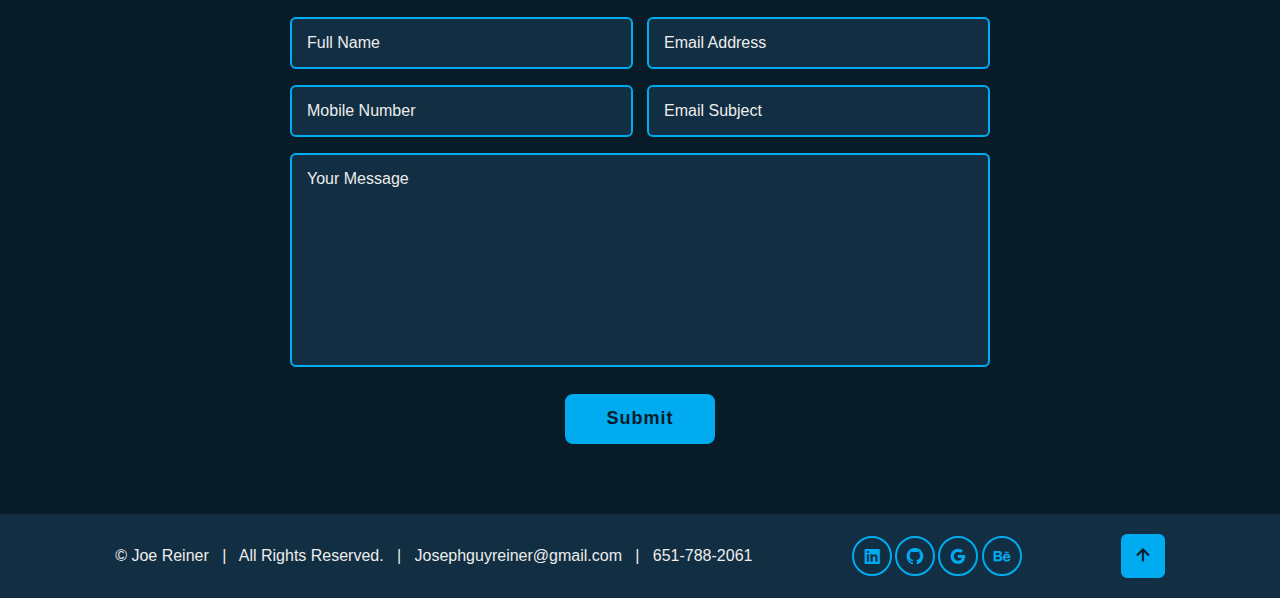
==== commit 24f6735b: "Text/Skill Section Removal" ====
--- a/index.html
+++ b/index.html
@@ -50,17 +50,16 @@
         <div class="home-content">
             <h1>Hi, I'm <span>Joe Reiner!</span><!--<span class="animate" style="--i:2;"></span>--></h1>
             <div class="text-animate">
-                <h3>Spanish Teacher   
-                    & &nbsp &nbsp &nbsp UX/UI Designer</h3>
+                <h3>Experience Designer</h3>
                 <!--<span class="animate" style="--i:3;"></span>-->
             </div>
-            <p>A Spanish teacher interested in designing teaching & learning tools.
+            <p>A UX/UI Designer with digital classroom & materials experience.
                 <!--<span class="animate" style="--i:4;"></span>-->
             </p>
 
             <div class="btn-box">
-                <a href="https://drive.google.com/file/d/1MhkMq1KBkQe1_A7uS3j-8uxpaKOflOkK/view?usp=sharing" target="_blank" class="btn">Resume</a>
-                <a href= "mailto: josephguyreiner@gmail.com" class="btn">Let's Talk</a>
+                <a href="https://drive.google.com/file/d/1HgRBT741o0b75BtC6MY3VYtjjgbY-Ijm/view?usp=sharing" target="_blank" class="btn">Resume</a>
+                <!--<a href= "mailto: josephguyreiner@gmail.com" class="btn">Let's Talk</a>-->
                 <!--<span class="animate" style="--i:5;"></span>-->
             </div>
         </div>
@@ -92,11 +91,13 @@
             <p>An educator interested in the design of teaching & learning tools. Also experienced with curriculum design & the setup of a smooth digital learning environment.
 
                 <h3>Joe's Story</h3>
-                <p>I taught Spanish levels 1-5 for 8 years in the Twin Cities in Minnesota, and have utilized dozens of tech tools, apps, programs, and devices in the classroom over the years, often being a part of implementation process. I always trys to understand my student's concerns and make solutions for them, as they can be a complex "user". Teaching online courses in 2020-2023 got me interested in educational technology and the design process.</p>
-
-                <p>I became interested in the UX field while seeing the many parallels between being an educator and a designer who advocates for the user. I completed a UX/UI/FE Design certification through the University of Minnesota. Joe's favorite part about the design process is identifying specific user challenges and making solutions. He also enjoys information architecture, as this was a major part of his online course creation. Setting up a seamless digital curriculum and learning environment has always been important to me. Plus, being animated and detailed, you can always get a good story from me!</p>
-
-                <p>With my diverse experience in the world of education and I am eager to offer some of my perspective towards design. I love creating a story, making prototypes, and seeing the process come to life. I can speak Spanish and am code-conversational with HTML, CSS, and some JavaScript. Check out one of my case studies below to get an idea of my design style. The case study <i>Class Track</i> is my favorite, as it helps solve a continuous problem he faced in all public schools.</p>
+                <p>I taught Spanish levels 1-5 for 8 years in the Twin Cities in Minnesota, and have utilized dozens of tech tools, apps, programs, and devices in the classroom over the years, often being a part of implementation process. I have always tried to understand my student's concerns and make solutions for them. Teaching online courses from 2020-2023 got me interested in the design process for the types of tech that students learn with.</p>
+
+                <p>I became interested in the UX field while seeing the many parallels between being an educator and a designer who advocates for the user. So, I completed a UX/UI/FE Design certification through the University of Minnesota. It was a great experience for me.</p>
+                
+                <!--I enjoy information architecture, as this was a major part of online course creation. Setting up a seamless digital curriculum and learning environment has always been important to me. Plus, being animated and detailed, you can always get a good story from me!</p>-->
+
+                <p>With my diverse experience in the world of education, I am eager to offer some of my perspective towards design. I love creating a story, making prototypes, and seeing the process come to life. I can speak Spanish and am code-conversational. Check out one of my case studies below to get an idea of my design style. The case study <i>Class Track</i> is my favorite, as it helps solve a continuous problem for educators in all public schools.</p>
                 <!--<span class="animate scroll" style="--i:4;"></span>-->
             </p>
         
@@ -188,6 +189,9 @@
 
                     <!--<span class="animate scroll" style="--i:3;"></span>-->
                 </div>
+                <h1>Here is my <a href="https://drive.google.com/file/d/1HgRBT741o0b75BtC6MY3VYtjjgbY-Ijm/view?usp=drive_link" target="_blank">resume</a> for more details. </h1>
+                <h1>Brief presentations of case studies can be found at my <a href="https://www.behance.net/josephreiner" target="_blank">Behance profile.</a></h1>
+
             </div>
 
             <div class="education-column">
@@ -270,18 +274,18 @@
                 </div>
             </div>
         </div>
-        <div class="behance">
+        <!--<div class="behance">
             <p>Brief presentations of case studies can be found at my <a href="https://www.behance.net/josephreiner" target="_blank">Behance profile.</a></p>
-        </div>
+        </div>-->
     </section>
 
     <!--skills section design-->
-    <section class="skills" id="skills">
-        <h2 class="heading">Skills<span> & Experience</span><!--<span class="animate scroll" style="--i:1;"></span>--></h2>
+  <!--<section class="skills" id="skills">
+        <h2 class="heading">Skills<span> & Experience</span><span class="animate scroll" style="--i:1;"></span></h2>
 
         <div class="skills-row">
             <div class="skills-column">
-                <h3 class="title"> Design Skills & Tools<!--<span class="animate scroll" style="--i:2;"></span>--></h3>
+                <h3 class="title"> Design Skills & Tools<span class="animate scroll" style="--i:2;"></span></h3>
                 <img src="Images/designskills.png">
                 <style>
                     img {
@@ -294,7 +298,7 @@
                         }
                     }
                 </style> 
-                <!--<div class="skills-box">
+                <div class="skills-box">
                     <div class="skills-content">
                         <div class="progress">
                             <h3>HTML <span>90%</span></h3>
@@ -318,11 +322,11 @@
                     </div>-->
 
                     <!--<span class="animate scroll" style="--i:3;"></span>
-                </div>-->
+                </div>
             </div>
 
             <div class="skills-column">
-                <h3 class="title">Educational Skills & Certifications<!--<span class="animate scroll" style="--i:5;"></span>--></h3>
+                <h3 class="title">Educational Skills & Certifications<!--<span class="animate scroll" style="--i:5;"></span></h3>
                 <img src="Images/Teacherskills.png">
                 <style>
                     img {
@@ -334,8 +338,8 @@
                             width: 100%;
                         }
                     }
-                </style> 
-                <!--<div class="skills-box">
+                </style>
+                <div class="skills-box">
                     <div class="skills-content">
                         <div class="progress">
                             <h3>HTML <span>95%</span></h3>
@@ -358,14 +362,13 @@
                         </div>
                     </div>-->
 
-                    <!--<span class="animate scroll" style="--i:6;"></span>-->
+                    <!--<span class="animate scroll" style="--i:6;"></span>
                     <div class="behance">
-                        <p> &nbsp &nbsp &nbsp Here is my <a href="https://drive.google.com/file/d/1MhkMq1KBkQe1_A7uS3j-8uxpaKOflOkK/view?usp=sharing" target="_blank">resume</a> for more details. </p>
+                        <p> &nbsp &nbsp &nbsp Here is my <a href="https://drive.google.com/file/d/1HgRBT741o0b75BtC6MY3VYtjjgbY-Ijm/view?usp=drive_link" target="_blank">resume</a> for more details. </p>
                     </div>
                 </div>
             </div>
-        </div>
-
+        </div>-->
 
         <!--<div class="skills-row">
             <div class="skills-column">
@@ -427,8 +430,8 @@
                     <span class="animate scroll" style="--i:6;"></span>
                 </div>
             </div>
-        </div>-->
-    </section>
+        </div>
+    </section>-->
 
     <!--contact section design-->
     <section class="contact" id="contact">
--- a/css/style.css
+++ b/css/style.css
@@ -87,7 +87,7 @@
     display: flex;
     align-items: center;
     padding: 0 9%;
-    background-image: url("/Images/herofaded1.PNG");
+    background-image: url("/Images/600mbhero.png");
     background-size: cover;
     background-position: center;
 }
